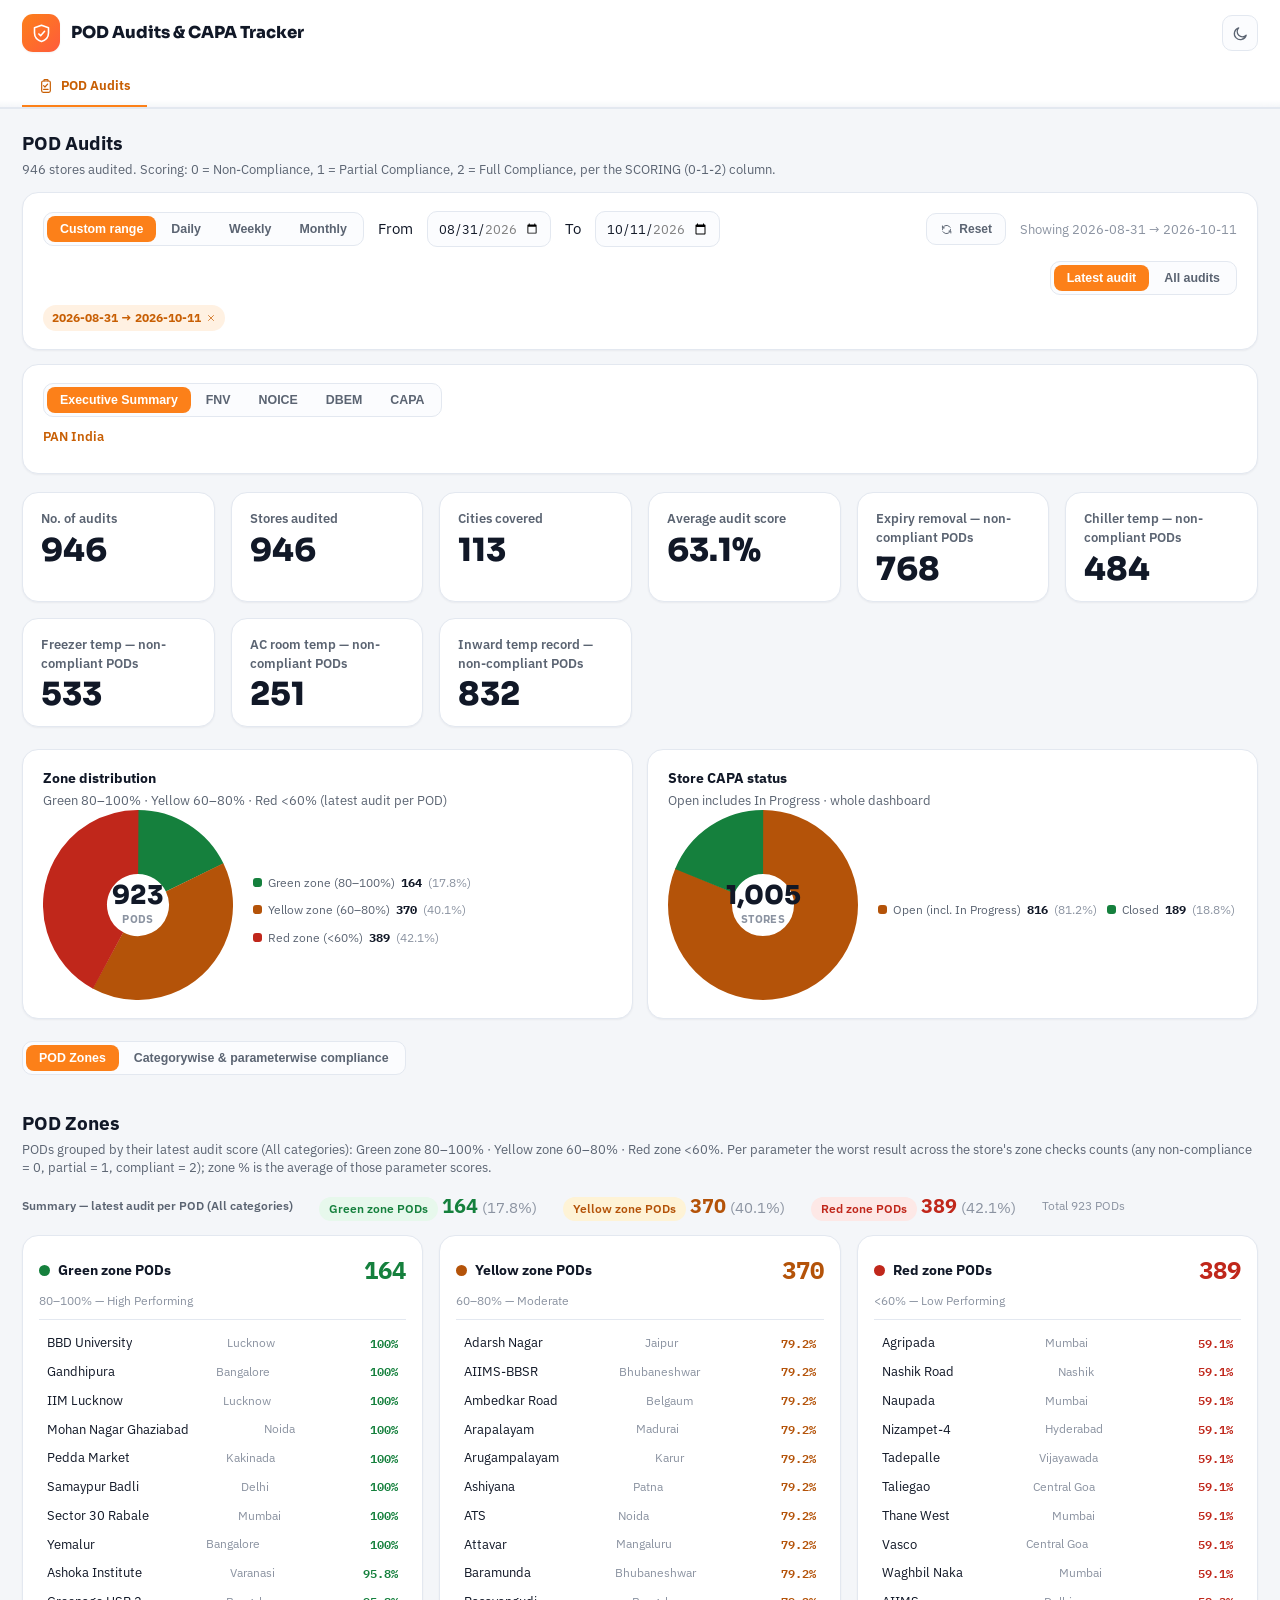
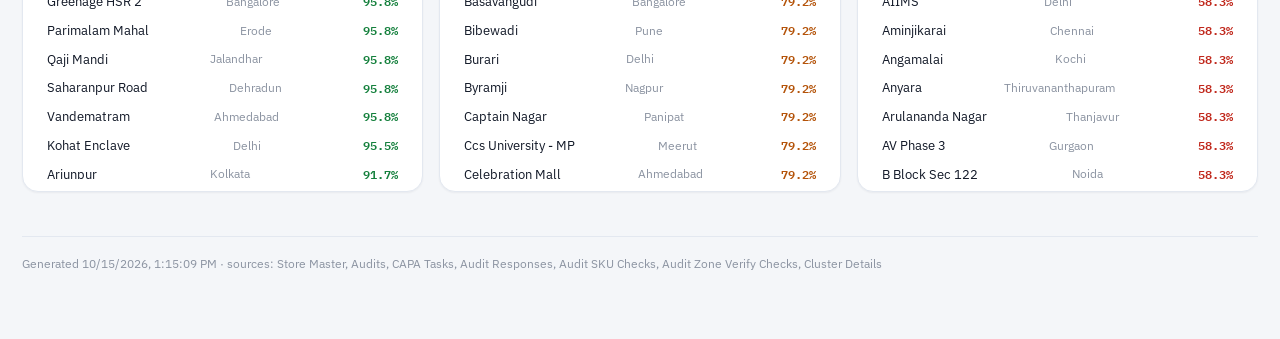
==== index.html @ 46c7948a "Add Download CSV to dashboard tables Every rendered table (city rollup, POD rollup, CAPA by city/sto" ====
<!DOCTYPE html>
<html lang="en">
<head>
<meta charset="UTF-8">
<meta name="viewport" content="width=device-width, initial-scale=1.0">
<title>POD Audits &amp; CAPA Tracker</title>
<link rel="preconnect" href="https://fonts.googleapis.com">
<link href="https://fonts.googleapis.com/css2?family=Sora:wght@600;700;800&family=IBM+Plex+Sans:wght@400;500;600;700&family=IBM+Plex+Mono:wght@500;600&display=swap" rel="stylesheet">
<link rel="stylesheet" href="shared/theme.css">
</head>
<body>

<div class="topbar">
  <div class="topbar-inner">
    <div class="brand">
      <div class="logo" id="brandLogo"></div>
      <div>
        <div class="brand-title">POD Audits &amp; CAPA Tracker</div>
      </div>
    </div>
    <div class="top-actions">
      <button class="icon-btn" id="themeToggle" title="Toggle dark mode"></button>
    </div>
  </div>
  <div class="tabbar" id="tabbar">
    <button class="tab-btn active" data-tab="overview"></button>
  </div>
</div>

<div class="page">

  <!-- ================= POD AUDITS (was "Overview") ================= -->
  <div class="tab-panel active" data-panel="overview">

    <div class="section" style="margin-top:20px">
      <div class="section-head">
        <div>
          <div class="section-title">POD Audits</div>
          <div class="section-sub" id="ovSubtitle"></div>
        </div>
      </div>

      <div class="card" style="margin-bottom:14px">
        <div style="display:flex;flex-wrap:wrap;gap:14px;align-items:center">
          <div class="seg" id="datePresetSeg">
            <button type="button" class="seg-btn active" data-preset="custom">Custom range</button>
            <button type="button" class="seg-btn" data-preset="day">Daily</button>
            <button type="button" class="seg-btn" data-preset="week">Weekly</button>
            <button type="button" class="seg-btn" data-preset="month">Monthly</button>
          </div>
          <span class="flabel">From</span>
          <input type="date" class="date-input" id="dateFrom">
          <span class="flabel">To</span>
          <input type="date" class="date-input" id="dateTo">
          <button class="reset-btn" id="resetFiltersBtn"></button>
          <span id="dateStatusText" style="font-size:12.5px;color:var(--text-faint)"></span>
          <div class="seg" id="auditRecencySeg" style="margin-left:auto">
            <button type="button" class="seg-btn active" data-recency="latest">Latest audit</button>
            <button type="button" class="seg-btn" data-recency="all">All audits</button>
          </div>
        </div>
        <div class="active-tags" id="activeTags" style="margin-top:10px"></div>
      </div>

      <div class="card" style="margin-bottom:18px">
        <div class="seg" id="categoryTabSeg" style="margin-bottom:14px">
          <button type="button" class="seg-btn active" data-cat="exec">Executive Summary</button>
          <button type="button" class="seg-btn" data-cat="FNV">FNV</button>
          <button type="button" class="seg-btn" data-cat="Noice">NOICE</button>
          <button type="button" class="seg-btn" data-cat="DBEM">DBEM</button>
          <button type="button" class="seg-btn" data-cat="capa">CAPA</button>
        </div>
        <div id="execScopeNote" class="section-sub" style="display:none;margin:-4px 0 10px;font-weight:600;color:var(--accent-ink)">PAN India</div>
        <div style="display:flex;flex-wrap:wrap;gap:14px;align-items:center">
          <div class="seg" id="geoSeg">
            <button type="button" class="seg-btn active" data-geo="pan">PAN India</button>
            <button type="button" class="seg-btn" data-geo="city">Citywise</button>
          </div>
          <div class="msel hidden" id="citySel"><button class="msel-btn" id="citySelBtn"></button><div class="msel-pop"></div></div>
          <div class="msel" id="podSel"><button class="msel-btn" id="podSelBtn"></button><div class="msel-pop"></div></div>
        </div>
      </div>

      <div class="grid kpi-grid" id="ovKpiGrid"></div>

      <div class="grid" style="grid-template-columns:repeat(auto-fit,minmax(320px,1fr));gap:14px;margin-top:22px" id="execPies">
        <div class="card">
          <div class="section-title" style="font-size:14px">Zone distribution</div>
          <div class="section-sub">Green 80–100% · Yellow 60–80% · Red &lt;60% (latest audit per POD)</div>
          <div id="zonePie"></div>
        </div>
        <div class="card">
          <div class="section-title" style="font-size:14px">Store CAPA status</div>
          <div class="section-sub">Open includes In Progress · whole dashboard</div>
          <div id="capaPie"></div>
        </div>
      </div>

      <div class="seg" id="ovSubTabSeg" style="margin-top:22px">
        <button type="button" class="seg-btn active" data-sub="zones">POD Zones</button>
        <button type="button" class="seg-btn" data-sub="compliance">Categorywise &amp; parameterwise compliance</button>
      </div>
    </div>

    <div class="section" id="sec-pod-zones" data-ovsub="zones">
      <div class="section-head">
        <div>
          <div class="section-title">POD Zones</div>
          <div class="section-sub" id="podZonesSubtitle"></div>
        </div>
      </div>
      <div id="podZones"></div>
    </div>

    <div class="section" id="sec-category" data-ovsub="compliance" style="display:none">
      <div class="section-head">
        <div>
          <div class="section-title">Categorywise &amp; parameterwise compliance</div>
          <div class="section-sub">POD counts per compliance bucket for each checklist parameter. Click a count to switch the bucket shown in the drill-down list; click a store for its findings. Category tabs above scope the table.</div>
        </div>
      </div>
      <div class="card"><div id="complianceTable"></div></div>
    </div>

  </div>

  <!-- ================= CAPA ================= -->
  <div class="tab-panel" data-panel="capa">
    <div class="section" style="margin-top:20px">
      <div class="section-head">
        <div>
          <div class="section-title">CAPA</div>
          <div class="section-sub">CAPA = Corrective Action. Every audit finding sends the store a fix task with a 3-day deadline. This page tracks whether each store fixed its issues, and whether it did so within those 3 days.</div>
        </div>
      </div>

      <div class="card" style="margin-bottom:14px">
        <div style="display:flex;flex-wrap:wrap;gap:14px;align-items:center">
          <div class="seg" id="datePresetSegCapa">
            <button type="button" class="seg-btn active" data-preset="custom">Custom range</button>
            <button type="button" class="seg-btn" data-preset="day">Daily</button>
            <button type="button" class="seg-btn" data-preset="week">Weekly</button>
            <button type="button" class="seg-btn" data-preset="month">Monthly</button>
          </div>
          <span class="flabel">From</span>
          <input type="date" class="date-input" id="dateFromCapa">
          <span class="flabel">To</span>
          <input type="date" class="date-input" id="dateToCapa">
          <button class="reset-btn" id="resetFiltersBtnCapa"></button>
          <span id="dateStatusTextCapa" style="font-size:12.5px;color:var(--text-faint)"></span>
        </div>
      </div>

      <div class="card" style="margin-bottom:18px">
        <div class="seg" id="categoryTabSegCapa" style="margin-bottom:14px">
          <button type="button" class="seg-btn active" data-cat="exec">Executive Summary</button>
          <button type="button" class="seg-btn" data-cat="FNV">FNV</button>
          <button type="button" class="seg-btn" data-cat="Noice">NOICE</button>
          <button type="button" class="seg-btn" data-cat="DBEM">DBEM</button>
          <button type="button" class="seg-btn" data-cat="capa">CAPA</button>
        </div>
        <div style="display:flex;flex-wrap:wrap;gap:14px;align-items:center">
          <div class="seg" id="geoSegCapa">
            <button type="button" class="seg-btn active" data-geo="pan">PAN India</button>
            <button type="button" class="seg-btn" data-geo="cluster">Cluster-wise</button>
            <button type="button" class="seg-btn" data-geo="city">Citywise</button>
          </div>
          <div class="msel hidden" id="clusterSelCapa"><button class="msel-btn" id="clusterSelBtnCapa"></button><div class="msel-pop"></div></div>
          <div class="msel hidden" id="citySelCapa"><button class="msel-btn" id="citySelBtnCapa"></button><div class="msel-pop"></div></div>
          <div class="msel" id="podSelCapa"><button class="msel-btn" id="podSelBtnCapa"></button><div class="msel-pop"></div></div>
        </div>
      </div>

      <div class="grid kpi-grid" id="capaKpiGrid" style="margin-top:18px"></div>

      <div class="section" id="sec-capa-breakdown">
        <div class="section-head">
          <div>
            <div class="section-title" id="capaBreakdownTitle">City-wise CAPA closure detail</div>
            <div class="section-sub" id="capaBreakdownSubtitle">Which cities and PODs still have CAPA not closed. Click a city to expand its POD list; click "View report" on any POD for its full CAPA history.</div>
          </div>
        </div>
        <div class="card"><div id="capaBreakdown"></div></div>
      </div>
    </div>
  </div>

  <div class="footer-note">
    <span id="footMeta"></span>
  </div>
</div>

<div id="modalRoot"></div>

<script src="data/dashboard-data.js"></script>
<script src="shared/icons.js"></script>
<script src="shared/charts.js"></script>
<script src="shared/app.js"></script>
<script>
  document.getElementById('brandLogo').innerHTML = icon('logo', {size:21});
  var D = window.DASHBOARD_DATA;
  document.getElementById('footMeta').textContent = 'Generated ' + new Date(D.meta.generatedAt).toLocaleString() + ' · sources: ' + D.meta.dataSources.used.join(', ');

  // ---------------- top-level tab: POD Audits (CAPA now lives in the category strip) ----------------
  var TABS = [
    { key:'overview', label:'POD Audits', ic:'clipboard' },
    { key:'capa', label:'CAPA', ic:'shield-check' },
  ];
  document.querySelectorAll('#tabbar .tab-btn').forEach(function(btn){
    var t = TABS.find(function(x){ return x.key === btn.getAttribute('data-tab'); });
    btn.innerHTML = icon(t.ic,{size:15}) + t.label;
    btn.addEventListener('click', function(){
      document.querySelectorAll('#tabbar .tab-btn').forEach(function(b){ b.classList.remove('active'); });
      document.querySelectorAll('.tab-panel').forEach(function(p){ p.classList.remove('active'); });
      btn.classList.add('active');
      document.querySelector('.tab-panel[data-panel="'+t.key+'"]').classList.add('active');
    });
  });

  // ---------------- date preset rows: Custom range / Daily / Weekly / Monthly (duplicated on POD Audits + CAPA tabs, same shared state) ----------------
  var dateFromEl = document.getElementById('dateFrom'), dateToEl = document.getElementById('dateTo');
  var dateFromElCapa = document.getElementById('dateFromCapa'), dateToElCapa = document.getElementById('dateToCapa');
  var datePresetSeg = document.getElementById('datePresetSeg'), datePresetSegCapa = document.getElementById('datePresetSegCapa');
  var geoSeg = document.getElementById('geoSeg'), geoSegCapa = document.getElementById('geoSegCapa');
  var categoryTabSeg = document.getElementById('categoryTabSeg'), categoryTabSegCapa = document.getElementById('categoryTabSegCapa');
  [dateFromElCapa, dateToElCapa].forEach(function(el){ if (el){ el.min = D.meta.dateRange.from; el.max = D.meta.dateRange.to; } });

  [datePresetSeg, datePresetSegCapa].forEach(function(seg){
    if (!seg) return;
    seg.addEventListener('click', function(e){
      var btn = e.target.closest('.seg-btn'); if (!btn) return;
      var preset = btn.getAttribute('data-preset');
      var latest = D.meta.dateRange.to;
      if (preset === 'day'){ Dashboard.state.dateFrom = latest; Dashboard.state.dateTo = latest; Dashboard.state.datePresetCustom = false; }
      else if (preset === 'week'){ var d = new Date(latest+'T00:00:00Z'); d.setUTCDate(d.getUTCDate()-6); Dashboard.state.dateFrom = d.toISOString().slice(0,10); Dashboard.state.dateTo = latest; Dashboard.state.datePresetCustom = false; }
      else if (preset === 'month'){ Dashboard.state.dateFrom = latest.slice(0,7)+'-01'; Dashboard.state.dateTo = latest; Dashboard.state.datePresetCustom = false; }
      else if (preset === 'custom'){ Dashboard.state.datePresetCustom = true; } // keep From/To as they are
      Dashboard.refreshAll();
    });
  });
  if (dateFromElCapa) dateFromElCapa.addEventListener('change', function(){ Dashboard.state.dateFrom = dateFromElCapa.value; Dashboard.refreshAll(); });
  if (dateToElCapa) dateToElCapa.addEventListener('change', function(){ Dashboard.state.dateTo = dateToElCapa.value; Dashboard.refreshAll(); });

  function refreshDateStatusText(){
    var isFull = Dashboard.state.dateFrom === D.meta.dateRange.from && Dashboard.state.dateTo === D.meta.dateRange.to;
    var txt = isFull ? 'Showing all dates' : 'Showing ' + Dashboard.state.dateFrom + ' → ' + Dashboard.state.dateTo;
    var el = document.getElementById('dateStatusText'); if (el) el.textContent = txt;
    var elCapa = document.getElementById('dateStatusTextCapa'); if (elCapa) elCapa.textContent = txt;
  }

  // ---------------- POD Audits sub-tabs: Categorywise compliance / POD Zones ----------------
  document.getElementById('ovSubTabSeg').addEventListener('click', function(e){
    var btn = e.target.closest('.seg-btn'); if (!btn) return;
    this.querySelectorAll('.seg-btn').forEach(function(b){ b.classList.remove('active'); });
    btn.classList.add('active');
    var sub = btn.getAttribute('data-sub');
    document.querySelectorAll('[data-ovsub]').forEach(function(sec){ sec.style.display = (sec.getAttribute('data-ovsub') === sub) ? '' : 'none'; });
  });

  // ---------------- All audits / Latest audit per store ----------------
  document.getElementById('auditRecencySeg').addEventListener('click', function(e){
    var btn = e.target.closest('.seg-btn'); if (!btn) return;
    this.querySelectorAll('.seg-btn').forEach(function(b){ b.classList.remove('active'); });
    btn.classList.add('active');
    Dashboard.state.latestOnly = btn.getAttribute('data-recency') === 'latest';
    Dashboard.refreshAll();
  });

  // ---------------- Executive Summary / FNV / NOICE / DBEM / CAPA sub-tabs (CAPA shows the CAPA panel) ----------------
  [categoryTabSeg, categoryTabSegCapa].forEach(function(seg){
    if (!seg) return;
    seg.addEventListener('click', function(e){
      var btn = e.target.closest('.seg-btn'); if (!btn) return;
      var cat = btn.getAttribute('data-cat');
      if (cat === 'capa'){
        // CAPA view: activate the capa panel; syncAllFilterUI owns strip highlighting
        Dashboard.state.view = 'capa';
        document.querySelectorAll('.tab-panel').forEach(function(p){ p.classList.remove('active'); });
        document.querySelector('.tab-panel[data-panel="capa"]').classList.add('active');
        syncAllFilterUI();
        window.scrollTo(0, 0);
        return;
      }
      Dashboard.state.view = 'overview';
      Dashboard.state.categoryTab = cat;
      // Executive Summary is PAN-India-only — drop any city/cluster selection
      if (cat === 'exec'){ Dashboard.state.cities = null; Dashboard.state.clusters = null; Dashboard.state.geoMode = 'pan'; }
      // coming back from CAPA: make sure the overview panel is visible again
      document.querySelectorAll('.tab-panel').forEach(function(p){ p.classList.remove('active'); });
      document.querySelector('.tab-panel[data-panel="overview"]').classList.add('active');
      Dashboard.refreshAll();
    });
  });

  // ---------------- PAN India / Cluster-wise / Citywise geography toggle (Cluster-wise only exists on the CAPA tab's strip; POD Audits tab only has PAN India/Citywise, same shared state) ----------------
  [geoSeg, geoSegCapa].forEach(function(seg){
    if (!seg) return;
    seg.addEventListener('click', function(e){
      var btn = e.target.closest('.seg-btn'); if (!btn) return;
      var mode = btn.getAttribute('data-geo'); // 'pan' | 'cluster' | 'city'
      Dashboard.state.geoMode = mode;
      if (mode !== 'city') Dashboard.state.cities = null;
      if (mode !== 'cluster') Dashboard.state.clusters = null;
      Dashboard.refreshAll();
    });
  });

  // Repaints every duplicated filter control (both tabs) to match the current shared state —
  // runs on every refresh, so it doesn't matter which tab's control was actually clicked.
  function syncAllFilterUI(){
    var s = Dashboard.state;
    [dateFromEl, dateFromElCapa].forEach(function(el){ if (el) el.value = s.dateFrom; });
    [dateToEl, dateToElCapa].forEach(function(el){ if (el) el.value = s.dateTo; });
    var latest = D.meta.dateRange.to;
    var preset;
    if (s.datePresetCustom) { preset = 'custom'; }
    else {
      preset = 'custom';
      if (s.dateFrom === latest && s.dateTo === latest) preset = 'day';
      else {
        var wk = new Date(latest+'T00:00:00Z'); wk.setUTCDate(wk.getUTCDate()-6);
        if (s.dateTo === latest && s.dateFrom === wk.toISOString().slice(0,10)) preset = 'week';
        else if (s.dateTo === latest && s.dateFrom === latest.slice(0,7)+'-01') preset = 'month';
      }
    }
    [datePresetSeg, datePresetSegCapa].forEach(function(seg){ if (!seg) return; seg.querySelectorAll('.seg-btn').forEach(function(b){ b.classList.toggle('active', b.getAttribute('data-preset')===preset); }); });
    var mode = s.geoMode || 'pan';
    // Executive Summary is PAN-India-only: force pan mode + clear geo selections
    var execPanOnly = !s.categoryTab || s.categoryTab === 'exec';
    if (execPanOnly){ mode = 'pan'; }
    [geoSeg, geoSegCapa].forEach(function(seg){
      if (!seg) return;
      var hasMode = false;
      seg.querySelectorAll('.seg-btn').forEach(function(b){ if (b.getAttribute('data-geo')===mode) hasMode = true; });
      seg.querySelectorAll('.seg-btn').forEach(function(b){
        var g = b.getAttribute('data-geo');
        b.classList.toggle('active', hasMode ? (g===mode) : (g==='pan'));
      });
    });
    [geoSeg, geoSegCapa].forEach(function(seg){ if (seg) seg.style.display = execPanOnly ? 'none' : ''; });
    var scopeNote = document.getElementById('execScopeNote'); if (scopeNote) scopeNote.style.display = execPanOnly ? '' : 'none';
    // dropdowns: hidden outright on exec (PAN-India-only); otherwise follow the geo mode
    [document.getElementById('citySel'), document.getElementById('citySelCapa')].forEach(function(el){ if (el){ el.style.display = execPanOnly ? 'none' : ''; el.classList.toggle('hidden', execPanOnly || mode!=='city'); } });
    [document.getElementById('clusterSelCapa')].forEach(function(el){ if (el){ el.style.display = execPanOnly ? 'none' : ''; el.classList.toggle('hidden', execPanOnly || mode!=='cluster'); } });
    [document.getElementById('podSel'), document.getElementById('podSelCapa')].forEach(function(el){ if (el) el.style.display = execPanOnly ? 'none' : ''; });
    [categoryTabSeg, categoryTabSegCapa].forEach(function(seg){ if (!seg) return; seg.querySelectorAll('.seg-btn').forEach(function(b){ var c = b.getAttribute('data-cat'); b.classList.toggle('active', s.view === 'capa' ? c==='capa' : c===s.categoryTab && c!=='capa'); }); });
  }

  // Reset also puts the date-preset / recency / geography / category controls back to defaults
  function resetAllFilters(){
    Dashboard.state.cities = null;
    Dashboard.state.pods = null;
    Dashboard.state.clusters = null;
    Dashboard.state.geoMode = 'pan';
    Dashboard.state.dateFrom = D.meta.dateRange.from;
    Dashboard.state.dateTo = D.meta.dateRange.to;
    Dashboard.state.datePresetCustom = false;
    Dashboard.state.latestOnly = false;
    Dashboard.state.categoryTab = 'exec';
    Dashboard.state.view = 'overview';
    document.querySelectorAll('#auditRecencySeg .seg-btn').forEach(function(b){ b.classList.toggle('active', b.getAttribute('data-recency')==='latest'); });
    Dashboard.refreshAll();
  }
  [document.getElementById('resetFiltersBtn'), document.getElementById('resetFiltersBtnCapa')].forEach(function(btn){
    if (!btn) return;
    btn.innerHTML = icon('refresh',{size:13}) + 'Reset';
    btn.addEventListener('click', resetAllFilters);
  });

  // ---------------- Overview KPI cards (matches the reference: plain number, no sub-text) ----------------
  var CATEGORY_TITLES = { exec:'Executive Summary', FNV:'FNV', Noice:'NOICE', DBEM:'DBEM' };
  function renderOverviewKpis(f){
    var el = document.getElementById('ovKpiGrid'); if (!el) return;
    var totalAudits = f.audits.length;
    var storesAudited = new Set(f.audits.map(function(a){ return a.storeId; })).size;
    var citiesCovered = f.citiesAudited.size;
    var cat = Dashboard.state.categoryTab || 'exec';
    var catCards = (cat === 'exec') ? Dashboard.zoneCards() : Dashboard.categoryCards(cat);
    var avgScore = Dashboard.avgCategoryScore(cat);
    var avgCard = avgScore === null ? [] : [{ key:'avgscore', value:avgScore+'%', label:(cat === 'exec' ? 'Average audit score' : CATEGORY_TITLES[cat] + ' average audit score') }];
    var cards = [
      { key:'audits', value:totalAudits.toLocaleString(), label:'No. of audits' },
      { key:'stores', value:storesAudited.toLocaleString(), label:'Stores audited' },
      { key:'cities', value:citiesCovered.toLocaleString(), label:'Cities covered' },
    ].concat(avgCard, catCards);
    el.innerHTML = cards.map(function(c){ return Charts.kpiCard({ key:c.key, value:c.value, label:c.label }); }).join('');
    document.getElementById('ovSubtitle').textContent = storesAudited.toLocaleString() + ' stores audited. Scoring: 0 = Non-Compliance, 1 = Partial Compliance, 2 = Full Compliance, per the SCORING (0-1-2) column.';
    var scope = Dashboard.state.clusters ? Array.from(Dashboard.state.clusters).join(', ') : (Dashboard.state.cities ? Array.from(Dashboard.state.cities).join(', ') : 'PAN India');
    var catLabel = CATEGORY_TITLES[cat] || cat;
    var catTitleEl = document.getElementById('catSectionTitle'); if (catTitleEl) catTitleEl.textContent = (cat === 'exec' ? 'Categorywise' : catLabel + ' —') + ' parameterwise compliance';
    var catSubEl = document.getElementById('catSubtitle'); if (catSubEl) catSubEl.textContent = 'Number of stores Fully compliant, Partially compliant, and Non compliant per ' + (cat === 'exec' ? 'category and ' : '') + 'checklist parameter (' + scope + '). Click a Parameter to expand the City & Store list; click a count to view just that bucket.';
  }

  // ---------------- CAPA tab: category-scoped KPI cards + city→POD closure breakdown ----------------
  // The existing CAPA donuts/bar/flat table below are left exactly as they were — they stay
  // city/date filtered only (not category-scoped), since those charts were already confirmed good.
  function capaCategoryFilter(rows){
    var cat = Dashboard.state.categoryTab;
    if (!cat || cat === 'exec') return rows;
    return rows.filter(function(c){ return c.category === cat; });
  }
  function classifyStoreCapa(rows){
    if (rows.some(function(c){ return c.status === 'Open'; })) return 'Open';
    if (rows.some(function(c){ return c.status === 'In Progress'; })) return 'In Progress';
    return 'Closed';
  }
  function renderCapaKpis(f){
    var el = document.getElementById('capaKpiGrid'); if (!el) return;
    var rows = capaCategoryFilter(f.capa);
    var byStore = {};
    rows.forEach(function(c){ (byStore[c.storeId] = byStore[c.storeId] || []).push(c); });
    var storeIds = Object.keys(byStore);
    // audit-level CAPA sharing: of audits that had findings, how many got CAPA tasks
    var capaAuditIds = {};
    var capaAuditIdsShared = {};
    f.capa.forEach(function(c){ capaAuditIds[c.auditId] = true; });
    var auditsWithFindings=0, auditsWithCapa=0;
    f.audits.forEach(function(a){
      if ((a.nc + a.pc) > 0){
        auditsWithFindings++;
        if (capaAuditIds[a.id]) { auditsWithCapa++; capaAuditIdsShared[a.id] = true; }
      }
    });
    // audit-level status, over exactly the audits the shared card counts (findings + CAPA):
    // an audit is "open" while ANY of its tasks is Open/In Progress, "closed" once all
    // are Closed — so open + closed = audits with CAPA shared.
    var byAudit = {};
    f.capa.forEach(function(c){ if (capaAuditIdsShared[c.auditId]) (byAudit[c.auditId] = byAudit[c.auditId] || []).push(c); });
    var auditsOpen=0, auditsClosed=0;
    Object.keys(byAudit).forEach(function(id){
      var tasks = byAudit[id];
      if (tasks.some(function(c){ return c.status === 'Open' || c.status === 'In Progress'; })) auditsOpen++;
      else auditsClosed++;
    });
    var capaSharePct = auditsWithFindings ? Math.round(1000*auditsWithCapa/auditsWithFindings)/10 : 0;
    var auditClosedPct = (auditsOpen+auditsClosed) ? Math.round(100*auditsClosed/(auditsOpen+auditsClosed)) : 0;
    var cards = [
      { key:'cs-total', value:storeIds.length.toLocaleString(), label:'Stores with CAPA tasks' },
      { key:'cs-open', value:auditsOpen.toLocaleString(), label:'Audits — CAPA open' },
      { key:'cs-closed', value:auditsClosed.toLocaleString(), label:'Audits — CAPA closed' },
      { key:'cs-closed-pct', value:auditClosedPct+'%', label:'Audits CAPA closed (%)' },
    ];
    el.innerHTML = cards.map(function(c){ return Charts.kpiCard({ key:c.key, value:c.value, label:c.label }); }).join('');
    var cat = Dashboard.state.categoryTab || 'exec';
    var scope = Dashboard.state.clusters ? Array.from(Dashboard.state.clusters).join(', ') : (Dashboard.state.cities ? Array.from(Dashboard.state.cities).join(', ') : 'PAN India');
    var subEl = document.getElementById('capaKpiSubtitle'); if (subEl) subEl.textContent = (CATEGORY_TITLES[cat]||cat) + ', ' + scope;
  }

  // ---------------- Audit → CAPA coverage ----------------
  // Answers "why don't all audits have CAPA?" — clean audits generate no tasks by design;
  // the rest should, and the gaps are split into email-never-sent vs tasks-not-in-export.
  function renderCapaCoverage(f){
    var el = document.getElementById('capaCoverage'); if (!el) return;
    var audits = f.audits;
    var capaAuditIds = new Set(f.capa.map(function(c){ return c.auditId; }));
    var withCapa = 0, clean = 0, mailNotSent = [], mailSentNoTasks = [];
    audits.forEach(function(a){
      var hasFindings = (a.nc + a.pc) > 0;
      if (!hasFindings){ clean++; return; }
      if (capaAuditIds.has(a.id)) { withCapa++; return; }
      if (a.capaMailStatus === 'sent') mailSentNoTasks.push(a);
      else mailNotSent.push(a);
    });
    var withFindings = withCapa + mailNotSent.length + mailSentNoTasks.length;
    var rows = [
      { label:'Audits with CAPA tasks', n:withCapa, cls:'good',
        hint:'Findings recorded and CAPA sent to the store manager' },
      { label:'Clean audits — no CAPA needed', n:clean, cls:'info',
        hint:'Zero non-compliances (NC) and partial compliances (PC), so nothing to close' },
      { label:'Findings but CAPA email not sent', n:mailNotSent.length, cls:'bad',
        hint:'CAPA mail status blank in the tool — follow up in the Pod Audit Tool' },
      { label:'CAPA sent, tasks not in export yet', n:mailSentNoTasks.length, cls:'warn',
        hint:'Usually recent audits (last few days) or a sync gap in the CAPA Tasks export' },
    ];
    el.innerHTML = '<div class="table-wrap"><table class="datatable"><thead><tr>'+
      '<th>Bucket</th><th style="text-align:right">Audits</th><th>% of audits with findings</th><th>What it means</th>'+
      '</tr></thead><tbody>'+
      rows.map(function(r){
        var pct = withFindings ? Math.round(100*r.n/withFindings) : 0;
        return '<tr><td><span class="badge '+r.cls+'">'+r.label+'</span></td>'+
          '<td class="cnt-cell" style="text-align:right"><span>'+r.n.toLocaleString()+'</span></td>'+
          '<td class="cnt-cell" style="text-align:right;opacity:.75"><span>'+(r.label.indexOf('Clean')===0?'—':pct+'%')+'</span></td>'+
          '<td style="opacity:.75;font-size:12px">'+r.hint+'</td></tr>';
      }).join('')+
      '</tbody></table></div>';
    var sub = document.getElementById('capaCoverageSubtitle');
    if (sub) sub.textContent = withFindings.toLocaleString() + ' of ' + audits.length.toLocaleString() +
      ' audits had findings, so a CAPA went to the store manager for each. The rest were clean — no CAPA is generated when there is nothing to fix.';
  }

  function renderCapaBreakdown(f){
    var el = document.getElementById('capaBreakdown'); if (!el) return;
    var rows = capaCategoryFilter(f.capa);
    if (!rows.length){ el.innerHTML = '<div class="empty-state">No CAPA tasks in the current filters.</div>'; return; }
    var byCluster = (Dashboard.state.geoMode === 'cluster');
    var groupLabel = byCluster ? 'Cluster' : 'City';
    var byGroup = {};
    rows.forEach(function(c){
      var key = byCluster ? (c.cluster || 'Unmapped') : c.city;
      var group = byGroup[key] = byGroup[key] || {};
      (group[c.storeId] = group[c.storeId] || { storeId:c.storeId, storeName:c.storeName, city:c.city, tasks:[] }).tasks.push(c);
    });
    var groupRows = Object.keys(byGroup).map(function(groupName){
      var stores = Object.keys(byGroup[groupName]).map(function(sid){
        var s = byGroup[groupName][sid];
        s.status = classifyStoreCapa(s.tasks);
        s.overdue = s.tasks.filter(function(t){ return t.slaState==='open_overdue'||t.slaState==='in_progress_overdue'; }).length;
        return s;
      }).sort(function(a,b){ return a.storeName.localeCompare(b.storeName); });
      var open = stores.filter(function(s){ return s.status==='Open'; }).length;
      var progress = stores.filter(function(s){ return s.status==='In Progress'; }).length;
      var closed = stores.filter(function(s){ return s.status==='Closed'; }).length;
      return { name:groupName, stores:stores, open:open, progress:progress, closed:closed, total:stores.length };
    }).sort(function(a,b){ return (b.open+b.progress)-(a.open+a.progress) || a.name.localeCompare(b.name); });

    var expandedGroup = null;
    function statusBadge(status){
      if (status==='Closed') return '<span class="badge good">Closed</span>';
      if (status==='In Progress') return '<span class="badge info">In progress</span>';
      return '<span class="badge bad">Not closed</span>';
    }
    function expandHtml(cr){
      return '<div class="compliance-expand-head">'+cr.stores.length.toLocaleString()+' PODs — click "View report" for the full CAPA history</div>'+
        '<div class="compliance-expand-list">'+cr.stores.map(function(s){
          return '<div class="compliance-expand-row" style="justify-content:space-between;align-items:center;cursor:default">'+
            '<span>'+(byCluster?'<span class="ce-city">'+Dashboard.esc(s.city)+'</span>&nbsp;· ':'')+'<span class="ce-store">'+Dashboard.esc(s.storeName)+'</span>&nbsp; '+statusBadge(s.status)+(s.overdue?' <span class="badge bad">'+s.overdue+' overdue</span>':'')+'</span>'+
            '<button type="button" class="view-report-btn" data-report="'+Dashboard.esc(s.storeId)+'">'+icon('note',{size:11})+'View report</button>'+
          '</div>';
        }).join('')+'</div>';
    }
    function draw(){
      el.innerHTML = '<div style="display:flex;justify-content:flex-end;margin-bottom:10px"><button type="button" class="reset-btn" id="capaBreakdownCsvBtn">Download CSV</button></div>'+
        '<div class="table-wrap"><table class="datatable compliance-table"><thead><tr>'+
          '<th>'+groupLabel+'</th><th style="text-align:right">Stores with CAPA</th><th style="text-align:right">Not closed</th><th style="text-align:right">In progress</th><th style="text-align:right">Closed</th>'+
        '</tr></thead><tbody>'+
        groupRows.map(function(cr,i){
          var open = expandedGroup === cr.name;
          var main = '<tr class="compliance-row" data-i="'+i+'">'+
            '<td class="param-cell">'+(open?'▾':'▸')+' '+Dashboard.esc(cr.name)+'</td>'+
            '<td class="cnt-cell"><span>'+cr.total.toLocaleString()+'</span></td>'+
            '<td class="cnt-cell" style="'+(cr.open?'':'opacity:.5')+'"><span>'+cr.open.toLocaleString()+'</span></td>'+
            '<td class="cnt-cell"><span>'+cr.progress.toLocaleString()+'</span></td>'+
            '<td class="cnt-cell"><span>'+cr.closed.toLocaleString()+'</span></td>'+
          '</tr>';
          return open ? main+'<tr class="compliance-expand"><td colspan="5">'+expandHtml(cr)+'</td></tr>' : main;
        }).join('')+
        '</tbody></table></div>';
      el.querySelectorAll('.compliance-row').forEach(function(tr){
        tr.addEventListener('click', function(){
          var i = +tr.getAttribute('data-i');
          expandedGroup = (expandedGroup === groupRows[i].name) ? null : groupRows[i].name;
          draw();
        });
      });
      el.querySelectorAll('[data-report]').forEach(function(btn){
        btn.addEventListener('click', function(e){ e.stopPropagation(); Dashboard.openStoreReport(btn.getAttribute('data-report')); });
      });
      var csvBtn = document.getElementById('capaBreakdownCsvBtn');
      if (csvBtn) csvBtn.addEventListener('click', function(){
        var header = [groupLabel,'Stores with CAPA','Not closed','In progress','Closed'];
        var rows = groupRows.map(function(cr){ return [cr.name, cr.total, cr.open, cr.progress, cr.closed]; });
        var blob = new Blob([header.map(function(v){ return '"'+String(v)+'"'; }).join(',') + '\r\n' + rows.map(function(r){ return r.map(function(v){ return '"'+String(v)+'"'; }).join(','); }).join('\r\n')], { type:'text/csv;charset=utf-8;' });
        var url = URL.createObjectURL(blob);
        var a = document.createElement('a'); a.href = url; a.download = (byCluster?'cluster-wise':'city-wise')+'-capa-closure-detail.csv';
        document.body.appendChild(a); a.click(); document.body.removeChild(a);
        URL.revokeObjectURL(url);
      });
    }
    draw();
    var scope = Dashboard.state.clusters ? Array.from(Dashboard.state.clusters).join(', ') : (Dashboard.state.cities ? Array.from(Dashboard.state.cities).join(', ') : 'PAN India');
    var titleEl = document.getElementById('capaBreakdownTitle'); if (titleEl) titleEl.textContent = (byCluster?'Cluster-wise':'City-wise') + ' CAPA closure detail';
    document.getElementById('capaBreakdownSubtitle').textContent = 'Which '+(byCluster?'clusters':'cities')+' and PODs still have CAPA not closed ('+scope+'). Click a '+(byCluster?'cluster':'city')+' to expand its POD list; click "View report" on any POD for its full CAPA history (text only, no photos).';
  }

  // ---------------- Executive summary pies: zone distribution + store CAPA status ----------------
  function renderExecPies(f){
    var piesEl = document.getElementById('execPies');
    var zoneEl = document.getElementById('zonePie');
    var capaEl = document.getElementById('capaPie');
    // pies are executive-summary only — hidden on FNV/Noice/DBEM tabs
    var isExec = (Dashboard.state.categoryTab || 'exec') === 'exec';
    if (piesEl) piesEl.style.display = isExec ? '' : 'none';
    if (!isExec) return;
    if (zoneEl){
      // same buckets as the POD zones table below (renderPodZones) — zone % per POD
      var counts = { g:0, y:0, r:0 };
      var pods = Dashboard.zonePodScoresForPies ? Dashboard.zonePodScoresForPies() : [];
      pods.forEach(function(p){ counts[p.score >= 80 ? 'g' : p.score >= 60 ? 'y' : 'r']++; });
      Charts.donut(zoneEl, {
        size:190, thickness:64, centerValue:Charts.fmt(pods.length), centerLabel:'PODs',
        segments:[
          { label:'Green zone (80–100%)', value:counts.g, color:'var(--good)' },
          { label:'Yellow zone (60–80%)', value:counts.y, color:'var(--warn)' },
          { label:'Red zone (<60%)', value:counts.r, color:'var(--bad)' },
        ]
      });
    }
    if (capaEl){
      // whole dashboard: store-level CAPA status — Open counts Open + In Progress
      var byStore = {};
      D.capa.forEach(function(c){ (byStore[c.storeId] = byStore[c.storeId] || []).push(c); });
      var open = 0, closed = 0;
      Object.keys(byStore).forEach(function(k){
        var tasks = byStore[k];
        if (tasks.every(function(t){ return t.status === 'Closed'; })) closed++;
        else open++;
      });
      Charts.donut(capaEl, {
        size:190, thickness:64, centerValue:Charts.fmt(open + closed), centerLabel:'Stores',
        segments:[
          { label:'Open (incl. In Progress)', value:open, color:'var(--warn)' },
          { label:'Closed', value:closed, color:'var(--good)' },
        ]
      });
    }
  }

  window.onDashboardRefresh = function(f){
    renderOverviewKpis(f);
    renderCapaKpis(f);
    renderCapaCoverage(f);
    renderCapaBreakdown(f);
    renderExecPies(f);
    syncAllFilterUI();
    refreshDateStatusText();
  };

  Dashboard.init();
  renderOverviewKpis(Dashboard.computeFiltered());
</script>
</body>
</html>
---- shared/theme.css ----
/* ============================================================
   POD Audit & CAPA Command Center — shared design system
   ============================================================ */

:root{
  --bg:#f4f6f9;
  --bg-soft:#eef1f6;
  --surface:#ffffff;
  --surface-2:#fbfcfe;
  --border:#e3e8f0;
  --text:#111827;
  --text-soft:#5b6472;
  --text-faint:#8b93a1;

  --accent:#fc8019;
  --accent-ink:#c85f04;
  --accent-soft:#fff1e2;
  --accent2:#0d9488;
  --accent2-soft:#e6fbf7;

  --good:#15803d;
  --good-soft:#e7f8ec;
  --good-line:#86dba0;
  --warn:#b45309;
  --warn-soft:#fef3d6;
  --warn-line:#f3c463;
  --bad:#c0271b;
  --bad-soft:#fde8e6;
  --bad-line:#f3a29b;
  --info:#1d4ed8;
  --info-soft:#e8eefd;

  /* zone / parameter palette (used consistently across every chart & badge) */
  --z-expiry:#c0271b;
  --z-chiller:#1d4ed8;
  --z-freezer:#0891b2;
  --z-acroom:#0d9488;
  --z-inward:#7c3aed;
  --z-other:#64748b;

  --radius:16px;
  --radius-sm:10px;
  --shadow-sm:0 1px 2px rgba(16,24,40,.05);
  --shadow-md:0 8px 24px -8px rgba(16,24,40,.12), 0 2px 6px rgba(16,24,40,.06);
  --shadow-lg:0 24px 48px -16px rgba(16,24,40,.2);

  --font-head:'Sora',system-ui,sans-serif;
  --font-body:'IBM Plex Sans',system-ui,sans-serif;
  --font-mono:'IBM Plex Mono',ui-monospace,monospace;
}

:root[data-theme="dark"]{
  --bg:#0d1117;
  --bg-soft:#11151c;
  --surface:#151a23;
  --surface-2:#1a202b;
  --border:#262e3a;
  --text:#eef1f6;
  --text-soft:#a3acbd;
  --text-faint:#6c7686;

  --accent:#ff9a3d;
  --accent-ink:#ffb668;
  --accent-soft:#2b2013;
  --accent2:#2dd4bf;
  --accent2-soft:#0f2a27;

  --good:#4ade80;
  --good-soft:#122318;
  --good-line:#1f6b3d;
  --warn:#fbbf24;
  --warn-soft:#2a2110;
  --warn-line:#7a5a11;
  --bad:#f87171;
  --bad-soft:#2a1414;
  --bad-line:#7a2620;
  --info:#60a5fa;
  --info-soft:#101d33;

  --z-expiry:#f87171;
  --z-chiller:#60a5fa;
  --z-freezer:#22d3ee;
  --z-acroom:#2dd4bf;
  --z-inward:#a78bfa;
  --z-other:#94a3b8;

  --shadow-sm:0 1px 2px rgba(0,0,0,.4);
  --shadow-md:0 8px 24px -8px rgba(0,0,0,.5), 0 2px 6px rgba(0,0,0,.3);
  --shadow-lg:0 24px 48px -16px rgba(0,0,0,.6);
}

*{box-sizing:border-box}
html,body{margin:0;padding:0}
body{
  background:var(--bg);
  color:var(--text);
  font-family:var(--font-body);
  font-size:14.5px;
  line-height:1.5;
  -webkit-font-smoothing:antialiased;
}
h1,h2,h3,h4{font-family:var(--font-head);margin:0;letter-spacing:-.01em;color:var(--text)}
a{color:var(--accent-ink);text-decoration:none}
a:hover{text-decoration:underline}
svg{display:block}
.mono{font-family:var(--font-mono)}
.hidden{display:none !important}

/* ---------- layout shells ---------- */
.page{max-width:1440px;margin:0 auto;padding:0 22px 60px}
.section{margin-top:34px}
.section-head{display:flex;align-items:baseline;justify-content:space-between;gap:14px;margin-bottom:14px;flex-wrap:wrap}
.section-title{display:flex;align-items:center;gap:10px;font-size:19px;font-weight:700}
.section-title .ic{width:22px;height:22px;color:var(--accent)}
.section-sub{color:var(--text-soft);font-size:12.5px;margin-top:2px}
.grid{display:grid;gap:16px}
.card{
  background:var(--surface);
  border:1px solid var(--border);
  border-radius:var(--radius);
  box-shadow:var(--shadow-sm);
  padding:18px 20px;
}
.card-title{font-weight:700;font-size:14px;display:flex;align-items:center;gap:8px;margin-bottom:12px}
.card-title .ic{width:17px;height:17px;color:var(--accent)}

/* ---------- topbar ---------- */
.topbar{
  position:sticky;top:0;z-index:60;
  background:linear-gradient(180deg, var(--surface) 0%, var(--surface) 92%, transparent);
  backdrop-filter:blur(10px);
  border-bottom:1px solid var(--border);
}
.topbar-inner{max-width:1440px;margin:0 auto;padding:14px 22px;display:flex;align-items:center;gap:16px;flex-wrap:wrap}
.brand{display:flex;align-items:center;gap:11px;margin-right:auto}
.brand .logo{width:38px;height:38px;border-radius:11px;background:linear-gradient(135deg,var(--accent),#ff5b3c);display:flex;align-items:center;justify-content:center;color:#fff;flex-shrink:0;box-shadow:var(--shadow-sm)}
.brand .logo svg{width:21px;height:21px}
.brand-title{font-family:var(--font-head);font-weight:800;font-size:16.5px;line-height:1.2}
.brand-sub{font-size:11.5px;color:var(--text-soft);display:flex;gap:6px;align-items:center}
.brand-sub .dot{width:5px;height:5px;border-radius:50%;background:var(--good)}
.top-actions{display:flex;align-items:center;gap:8px}
.icon-btn{
  width:36px;height:36px;border-radius:10px;border:1px solid var(--border);
  background:var(--surface-2);color:var(--text-soft);display:flex;align-items:center;justify-content:center;cursor:pointer;
}
.icon-btn:hover{color:var(--accent);border-color:var(--accent)}
.icon-btn svg{width:17px;height:17px}
.pill-link{
  display:flex;align-items:center;gap:6px;font-size:12.5px;font-weight:600;padding:8px 13px;border-radius:10px;
  border:1px solid var(--border);background:var(--surface-2);color:var(--text-soft);cursor:pointer;
}
.pill-link:hover{border-color:var(--accent);color:var(--accent-ink)}

/* ---------- tabs (Format B) ---------- */
.tabbar{max-width:1440px;margin:0 auto;padding:0 22px;display:flex;gap:4px;overflow-x:auto;border-bottom:1px solid var(--border)}
.tab-btn{
  display:flex;align-items:center;gap:7px;padding:11px 16px;font-size:13px;font-weight:650;color:var(--text-soft);
  border:none;background:none;cursor:pointer;border-bottom:2.5px solid transparent;white-space:nowrap;font-family:var(--font-body);
}
.tab-btn svg{width:16px;height:16px}
.tab-btn:hover{color:var(--text)}
.tab-btn.active{color:var(--accent-ink);border-color:var(--accent)}
.tab-panel{display:none}
.tab-panel.active{display:block}

/* ---------- scroll nav (Format A) ---------- */
.scrollnav{max-width:1440px;margin:0 auto;padding:10px 22px;display:flex;gap:6px;overflow-x:auto;border-bottom:1px solid var(--border)}
.scrollnav a{
  padding:7px 13px;border-radius:20px;font-size:12.5px;font-weight:600;color:var(--text-soft);background:var(--surface-2);
  border:1px solid var(--border);white-space:nowrap;
}
.scrollnav a:hover, .scrollnav a.active{color:#fff;background:var(--accent);border-color:var(--accent);text-decoration:none}

/* ---------- filter bar ---------- */
.filterbar{
  display:flex;gap:10px;align-items:center;flex-wrap:wrap;
  background:var(--surface);border:1px solid var(--border);border-radius:var(--radius);
  padding:12px 14px;box-shadow:var(--shadow-sm);
}
.filterbar .flabel{font-size:11px;font-weight:700;text-transform:uppercase;letter-spacing:.04em;color:var(--text-faint);margin-right:2px}
.msel{position:relative}
.msel-btn{
  display:flex;align-items:center;gap:7px;padding:8px 12px;border-radius:10px;border:1px solid var(--border);
  background:var(--surface-2);font-size:12.8px;font-weight:600;cursor:pointer;color:var(--text);min-width:120px;
}
.msel-btn svg{width:13px;height:13px;color:var(--text-faint)}
.msel-btn .count{background:var(--accent-soft);color:var(--accent-ink);border-radius:20px;padding:1px 7px;font-size:11px;font-weight:700}
.msel-pop{
  position:absolute;top:calc(100% + 6px);left:0;width:250px;max-height:320px;overflow:auto;background:var(--surface);
  border:1px solid var(--border);border-radius:12px;box-shadow:var(--shadow-lg);padding:8px;z-index:80;display:none;
}
.msel.open .msel-pop{display:block}
.msel-search{width:100%;padding:7px 9px;border-radius:8px;border:1px solid var(--border);background:var(--surface-2);font-size:12.5px;margin-bottom:6px;color:var(--text)}
.msel-actions{display:flex;justify-content:space-between;padding:2px 4px 6px;font-size:11px}
.msel-actions button{background:none;border:none;color:var(--accent-ink);font-weight:700;cursor:pointer;padding:0}
.msel-opt{display:flex;align-items:center;gap:8px;padding:6px 7px;border-radius:7px;font-size:12.6px;cursor:pointer}
.msel-opt:hover{background:var(--bg-soft)}
.msel-opt input{accent-color:var(--accent)}
.date-input{padding:8px 10px;border-radius:10px;border:1px solid var(--border);background:var(--surface-2);font-size:12.5px;color:var(--text);font-family:var(--font-body)}
.reset-btn{margin-left:auto;font-size:12px;font-weight:700;color:var(--text-soft);background:var(--surface-2);border:1px solid var(--border);border-radius:10px;padding:8px 13px;cursor:pointer;display:flex;align-items:center;gap:6px}
.reset-btn:hover{color:var(--bad);border-color:var(--bad-line)}
.reset-btn svg{width:13px;height:13px}
.active-tags{display:flex;gap:6px;flex-wrap:wrap}
.tag{display:flex;align-items:center;gap:5px;background:var(--accent-soft);color:var(--accent-ink);font-size:11.5px;font-weight:700;padding:4px 9px;border-radius:20px}
.tag button{background:none;border:none;color:inherit;cursor:pointer;padding:0;display:flex}

/* ---------- segmented toggle (Day/Week/Month, City/Store/SKU, etc.) ---------- */
.seg{display:inline-flex;background:var(--surface-2);border:1px solid var(--border);border-radius:10px;padding:3px;gap:2px}
.seg-btn{border:none;background:none;font-size:12.4px;font-weight:700;color:var(--text-soft);padding:6px 13px;border-radius:8px;cursor:pointer;white-space:nowrap}
.seg-btn:hover{color:var(--text)}
.seg-btn.active{background:var(--accent);color:#fff}
.view-report-btn{font-size:11.6px;font-weight:700;color:var(--accent-ink);background:var(--accent-soft);border:none;border-radius:8px;padding:5px 10px;cursor:pointer;display:inline-flex;align-items:center;gap:5px;white-space:nowrap}
.view-report-btn:hover{background:var(--accent);color:#fff}
.view-report-btn svg{width:11px;height:11px}
.tag button svg{width:10px;height:10px}

/* ---------- KPI cards ----------
   Plain on purpose: label on top, one big number below, no icons/badges. */
.kpi-grid{grid-template-columns:repeat(auto-fit,minmax(178px,1fr))}
.kpi{
  background:var(--surface);border:1px solid var(--border);border-radius:var(--radius);
  padding:16px 18px;box-shadow:var(--shadow-sm);display:flex;flex-direction:column;gap:6px;
}
.kpi-value{font-family:var(--font-head);font-size:32px;font-weight:800;line-height:1;color:var(--text)}
.kpi-label{font-size:12.5px;color:var(--text-soft);font-weight:600}
.kpi-sub{font-size:11px;color:var(--text-faint)}

/* ---------- plain accordion table (category / parameter compliance) ---------- */
.compliance-table thead th{background:var(--info);color:#fff;border-bottom:none}
.compliance-table thead th:hover{color:#fff}
.compliance-row td{cursor:pointer}
.compliance-row .cnt-cell{text-align:right}
.compliance-row .cnt-cell span{display:inline-block;min-width:34px;font-weight:700;font-family:var(--font-mono);text-align:center;border:1px solid var(--border);border-radius:6px;padding:3px 8px;background:var(--surface-2)}
.compliance-row .cnt-cell:hover span{color:var(--accent-ink);border-color:var(--accent);background:var(--accent-soft)}
.compliance-row .param-cell{font-weight:600}
.compliance-expand td{background:var(--bg-soft);padding:14px 16px}
.compliance-expand-head{font-size:11px;font-weight:700;text-transform:uppercase;letter-spacing:.03em;color:var(--text-faint);margin-bottom:8px}
.compliance-expand-list{display:grid;grid-template-columns:repeat(auto-fill,minmax(220px,1fr));gap:5px 18px;max-height:340px;overflow:auto}
.compliance-expand-row{display:flex;gap:8px;font-size:12.6px;padding:3px 0;cursor:pointer}
.compliance-expand-row:hover .ce-store{text-decoration:underline;color:var(--accent-ink)}
.compliance-expand-row .ce-city{color:var(--text-faint);min-width:92px;flex-shrink:0}
.compliance-expand-row .ce-store{color:var(--text)}

/* ---------- badges / pills ---------- */
.badge{display:inline-flex;align-items:center;gap:5px;font-size:11px;font-weight:700;padding:3px 9px;border-radius:20px;white-space:nowrap}
.badge svg{width:10px;height:10px}
.badge.good{background:var(--good-soft);color:var(--good)}
.badge.warn{background:var(--warn-soft);color:var(--warn)}
.badge.bad{background:var(--bad-soft);color:var(--bad)}
.badge.info{background:var(--info-soft);color:var(--info)}
.badge.neutral{background:var(--bg-soft);color:var(--text-soft)}

/* ---------- tables ---------- */
.table-wrap{overflow:auto;border-radius:var(--radius-sm);border:1px solid var(--border)}
table.datatable{width:100%;border-collapse:collapse;font-size:12.8px;background:var(--surface)}
table.datatable thead th{
  position:sticky;top:0;background:var(--surface-2);text-align:left;padding:10px 12px;font-size:11px;font-weight:700;
  text-transform:uppercase;letter-spacing:.03em;color:var(--text-faint);border-bottom:1px solid var(--border);cursor:pointer;white-space:nowrap;
}
table.datatable thead th:hover{color:var(--accent-ink)}
table.datatable thead th.sticky-col, table.datatable tbody td.sticky-col{position:sticky;left:0;background:var(--surface-2);z-index:2}
table.datatable tbody td{padding:9px 12px;border-bottom:1px solid var(--border);white-space:nowrap}
table.datatable tbody tr:hover{background:var(--bg-soft)}
table.datatable tbody tr:last-child td{border-bottom:none}
.rowlink{cursor:pointer}
.scorebar{width:70px;height:6px;border-radius:4px;background:var(--bg-soft);overflow:hidden;display:inline-block;vertical-align:middle;margin-right:6px}
.scorebar > i{display:block;height:100%;border-radius:4px}
.pager{display:flex;align-items:center;justify-content:space-between;padding:10px 4px 0;font-size:12px;color:var(--text-soft)}
.pager button{border:1px solid var(--border);background:var(--surface-2);border-radius:8px;padding:5px 10px;cursor:pointer;color:var(--text)}
.pager button:disabled{opacity:.4;cursor:default}
.search-box{display:flex;align-items:center;gap:7px;padding:7px 11px;border:1px solid var(--border);border-radius:10px;background:var(--surface-2);width:220px}
.search-box svg{width:14px;height:14px;color:var(--text-faint);flex-shrink:0}
.search-box input{border:none;background:none;outline:none;font-size:12.6px;width:100%;color:var(--text);font-family:var(--font-body)}

/* ---------- charts ---------- */
.chart-legend{display:flex;flex-wrap:wrap;gap:10px;margin-top:10px;font-size:11.6px}
.chart-legend .li{display:flex;align-items:center;gap:6px;color:var(--text-soft);cursor:default}
.chart-legend .sw{width:9px;height:9px;border-radius:3px;flex-shrink:0}
.bar-row{display:grid;grid-template-columns:150px 1fr 46px;gap:10px;align-items:center;font-size:12.4px;padding:5px 0}
.bar-row .lbl{color:var(--text-soft);font-weight:600;overflow:hidden;text-overflow:ellipsis;white-space:nowrap;cursor:pointer}
.bar-row .lbl:hover{color:var(--accent-ink);text-decoration:underline}
.bar-track{height:11px;border-radius:6px;background:var(--bg-soft);overflow:hidden;position:relative}
.bar-fill{height:100%;border-radius:6px;transition:width .4s}
.bar-val{text-align:right;font-weight:700;font-size:12px;font-family:var(--font-mono)}
.hm-cell{font-size:11px;font-weight:700;text-align:center;padding:8px 4px;border-radius:6px;cursor:pointer;color:#fff}
.hm-cell:hover{outline:2px solid var(--text);outline-offset:-2px}
.tooltip{position:fixed;z-index:400;background:#1a202b;color:#fff;font-size:12px;padding:9px 12px;border-radius:9px;box-shadow:var(--shadow-lg);pointer-events:none;max-width:260px;line-height:1.4;opacity:0;transition:opacity .1s}
.tooltip.show{opacity:1}
.tooltip b{color:var(--accent)}

/* ---------- modal (drilldown / report viewer) ---------- */
.modal-backdrop{position:fixed;inset:0;background:rgba(10,13,20,.55);z-index:500;display:none;align-items:center;justify-content:center;padding:24px}
.modal-backdrop.open{display:flex}
.modal{background:var(--surface);border-radius:18px;max-width:920px;width:100%;max-height:86vh;overflow:auto;box-shadow:var(--shadow-lg);border:1px solid var(--border)}
.modal-head{display:flex;align-items:center;justify-content:space-between;padding:16px 20px;border-bottom:1px solid var(--border);position:sticky;top:0;background:var(--surface)}
.modal-head h3{font-size:16px;display:flex;align-items:center;gap:8px}
.modal-head h3 svg{width:18px;height:18px;color:var(--accent)}
.modal-close{width:32px;height:32px;border-radius:9px;border:1px solid var(--border);background:var(--surface-2);cursor:pointer;display:flex;align-items:center;justify-content:center;color:var(--text-soft)}
.modal-close svg{width:14px;height:14px}
.modal-body{padding:18px 20px}
.finding-card{border:1px solid var(--border);border-radius:12px;padding:13px 15px;margin-bottom:10px;background:var(--surface-2)}
.finding-card .fc-top{display:flex;justify-content:space-between;gap:10px;margin-bottom:6px;align-items:baseline}
.finding-card .fc-title{font-weight:700;font-size:13px}
.finding-card .fc-meta{font-size:11.5px;color:var(--text-faint)}
.finding-card .fc-remark{font-size:12.6px;color:var(--text-soft);margin:6px 0}
.finding-card .fc-photos{display:flex;gap:6px;flex-wrap:wrap;margin-top:6px}
.photo-link{display:flex;align-items:center;gap:5px;font-size:11.5px;font-weight:600;padding:5px 9px;border-radius:8px;background:var(--info-soft);color:var(--info)}
.photo-link svg{width:11px;height:11px}

/* ---------- misc ---------- */
.footer-note{margin-top:44px;padding:18px 0 6px;border-top:1px solid var(--border);color:var(--text-faint);font-size:11.5px;display:flex;justify-content:space-between;flex-wrap:wrap;gap:8px}
.two-col{display:grid;grid-template-columns:1.1fr 1fr;gap:16px}
.three-col{display:grid;grid-template-columns:1fr 1fr 1fr;gap:16px}
@media (max-width:920px){ .two-col,.three-col{grid-template-columns:1fr} }
.empty-state{padding:40px 20px;text-align:center;color:var(--text-faint);font-size:13px}
.spark{display:block}

/* ---------- POD Zones (Green / Yellow / Red) ---------- */
.zone-cols{display:grid;grid-template-columns:repeat(3,1fr);gap:16px}
@media (max-width:920px){ .zone-cols{grid-template-columns:1fr} }
.zone-col{padding:16px 16px 12px;display:flex;flex-direction:column;min-height:0}
.zone-col-head{display:flex;align-items:center;justify-content:space-between;gap:10px;margin-bottom:4px}
.zone-col-title{display:flex;align-items:center;gap:8px;font-weight:700;font-size:14px}
.zone-dot{width:11px;height:11px;border-radius:50%;flex-shrink:0}
.zone-col-count{font-size:24px;font-weight:650;font-family:var(--font-mono)}
.zone-col-range{font-size:11.5px;color:var(--text-faint);margin-bottom:10px}
.zone-pod-list{max-height:460px;overflow-y:auto;font-size:12.5px;border-top:1px solid var(--border);padding-top:8px}
.zone-pod-row{display:flex;justify-content:space-between;align-items:center;gap:8px;padding:5px 8px;border-radius:7px;cursor:default}
.zone-pod-row:hover{background:var(--surface-2)}
.zone-pod-row .zp-name{min-width:0;overflow:hidden;text-overflow:ellipsis;white-space:nowrap}
.zone-pod-row .zp-city{color:var(--text-faint);font-size:11.5px;flex-shrink:0}
.zone-pod-row .zp-score{font-family:var(--font-mono);font-weight:600;font-size:12px;flex-shrink:0}
.zone-summary-strip{display:flex;flex-wrap:wrap;gap:10px 26px;align-items:center;margin-bottom:14px}
.zone-summary-strip .ztag{display:inline-flex;align-items:center;gap:7px;font-size:12px;font-weight:600;padding:3px 10px;border-radius:20px}
.ztag.g{background:var(--good-soft);color:var(--good)}
.ztag.y{background:var(--warn-soft);color:var(--warn)}
.ztag.r{background:var(--bad-soft);color:var(--bad)}
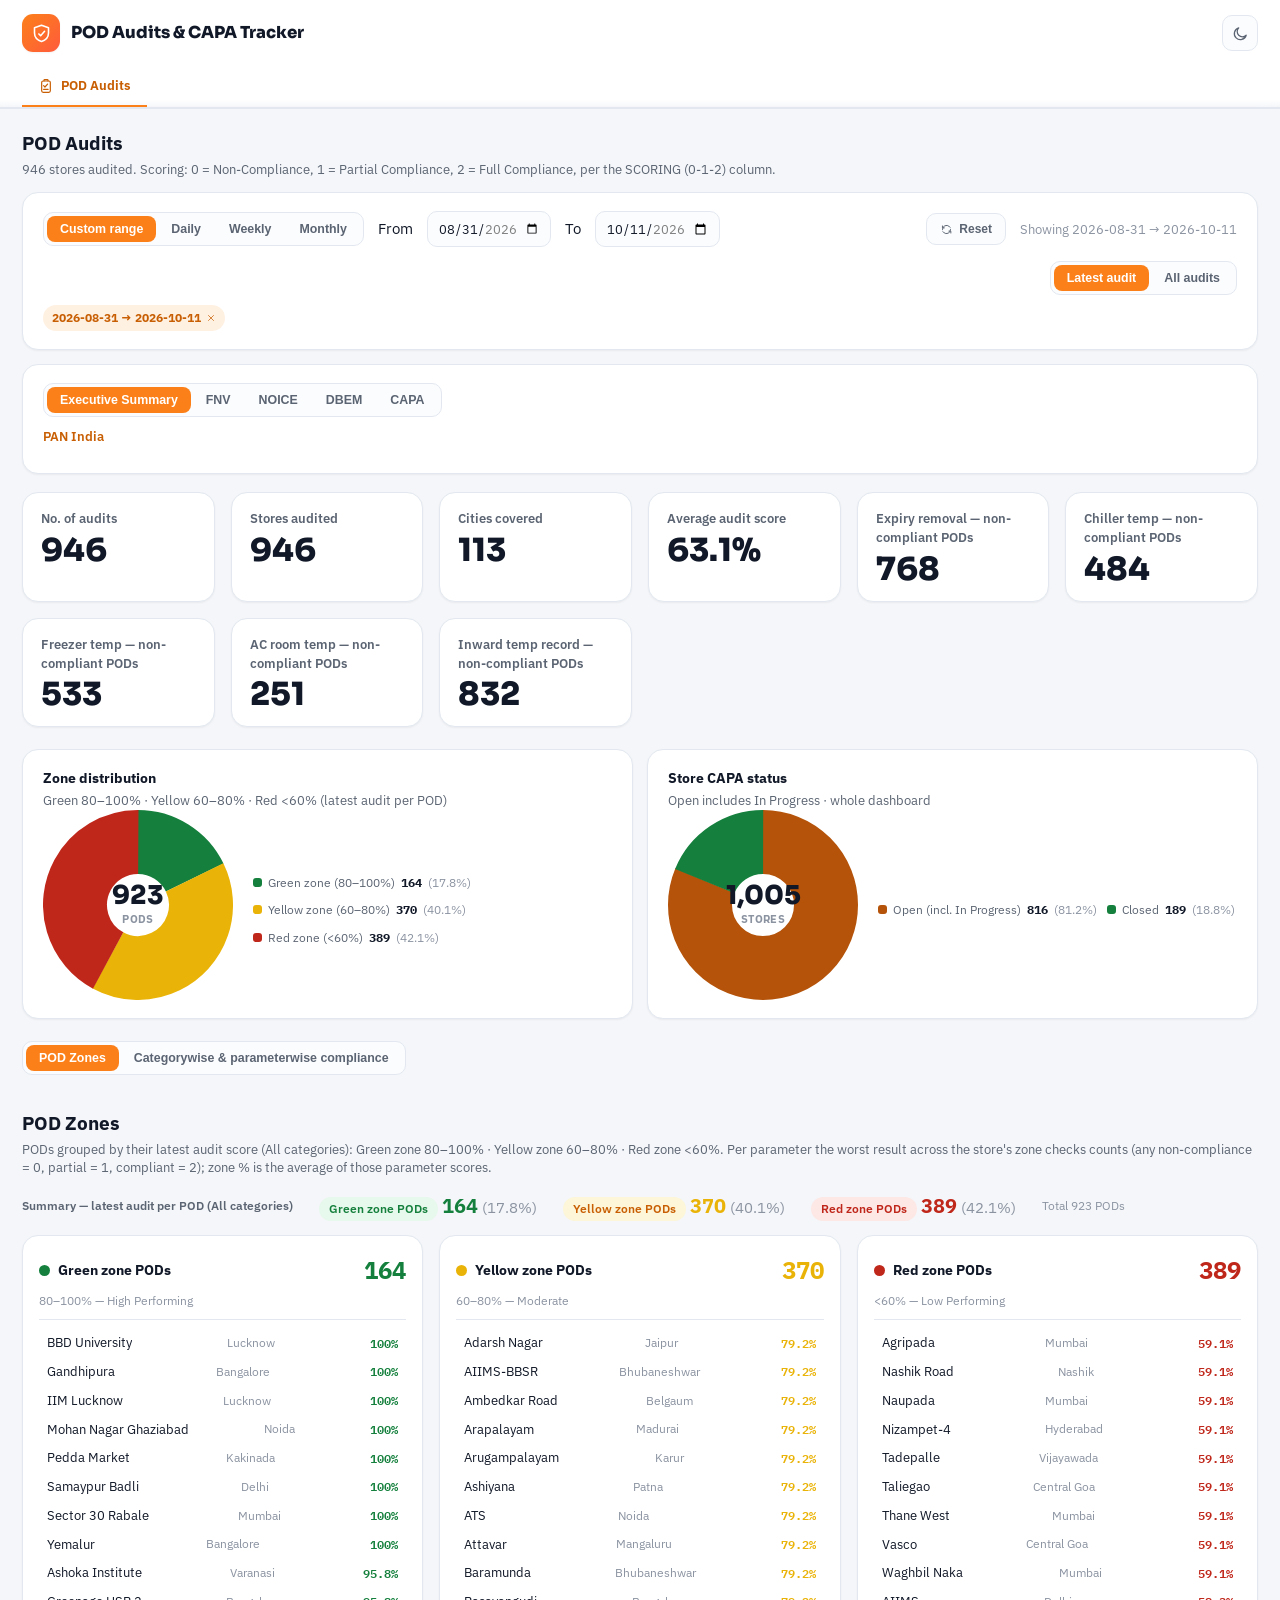
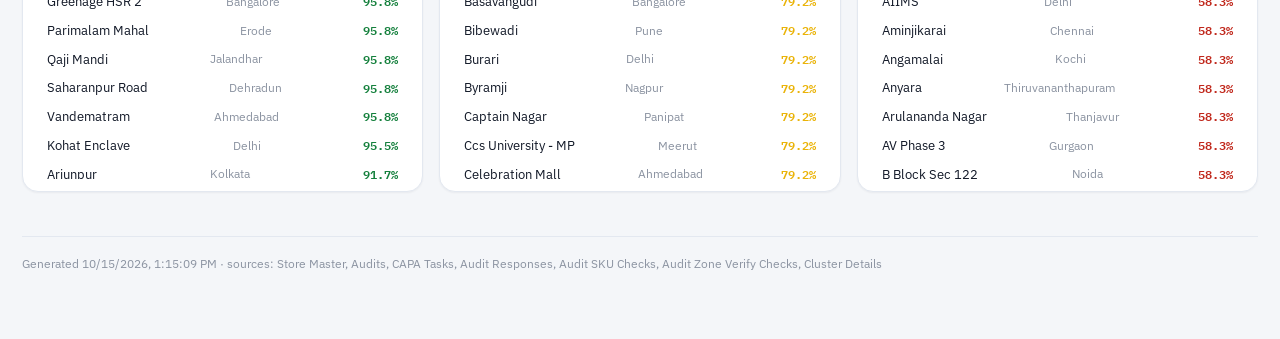
==== commit 172cbb4e: "Zone yellow: true yellow (#eab308) instead of amber --warn The 60-80% zone slice, zone legend, and Y" ====
--- a/index.html
+++ b/index.html
@@ -173,14 +173,9 @@
 
       <div class="grid kpi-grid" id="capaKpiGrid" style="margin-top:18px"></div>
 
-      <div class="section" id="sec-capa-breakdown">
-        <div class="section-head">
-          <div>
-            <div class="section-title" id="capaBreakdownTitle">City-wise CAPA closure detail</div>
-            <div class="section-sub" id="capaBreakdownSubtitle">Which cities and PODs still have CAPA not closed. Click a city to expand its POD list; click "View report" on any POD for its full CAPA history.</div>
-          </div>
-        </div>
-        <div class="card"><div id="capaBreakdown"></div></div>
+      <div class="card" style="margin-top:16px">
+        <div class="card-title">CAPA by city and store — click a row for the checkpoint list, or "View report" for a summary</div>
+        <div id="capaOverdueTable"></div>
       </div>
     </div>
   </div>
@@ -488,89 +483,6 @@
       ' audits had findings, so a CAPA went to the store manager for each. The rest were clean — no CAPA is generated when there is nothing to fix.';
   }
 
-  function renderCapaBreakdown(f){
-    var el = document.getElementById('capaBreakdown'); if (!el) return;
-    var rows = capaCategoryFilter(f.capa);
-    if (!rows.length){ el.innerHTML = '<div class="empty-state">No CAPA tasks in the current filters.</div>'; return; }
-    var byCluster = (Dashboard.state.geoMode === 'cluster');
-    var groupLabel = byCluster ? 'Cluster' : 'City';
-    var byGroup = {};
-    rows.forEach(function(c){
-      var key = byCluster ? (c.cluster || 'Unmapped') : c.city;
-      var group = byGroup[key] = byGroup[key] || {};
-      (group[c.storeId] = group[c.storeId] || { storeId:c.storeId, storeName:c.storeName, city:c.city, tasks:[] }).tasks.push(c);
-    });
-    var groupRows = Object.keys(byGroup).map(function(groupName){
-      var stores = Object.keys(byGroup[groupName]).map(function(sid){
-        var s = byGroup[groupName][sid];
-        s.status = classifyStoreCapa(s.tasks);
-        s.overdue = s.tasks.filter(function(t){ return t.slaState==='open_overdue'||t.slaState==='in_progress_overdue'; }).length;
-        return s;
-      }).sort(function(a,b){ return a.storeName.localeCompare(b.storeName); });
-      var open = stores.filter(function(s){ return s.status==='Open'; }).length;
-      var progress = stores.filter(function(s){ return s.status==='In Progress'; }).length;
-      var closed = stores.filter(function(s){ return s.status==='Closed'; }).length;
-      return { name:groupName, stores:stores, open:open, progress:progress, closed:closed, total:stores.length };
-    }).sort(function(a,b){ return (b.open+b.progress)-(a.open+a.progress) || a.name.localeCompare(b.name); });
-
-    var expandedGroup = null;
-    function statusBadge(status){
-      if (status==='Closed') return '<span class="badge good">Closed</span>';
-      if (status==='In Progress') return '<span class="badge info">In progress</span>';
-      return '<span class="badge bad">Not closed</span>';
-    }
-    function expandHtml(cr){
-      return '<div class="compliance-expand-head">'+cr.stores.length.toLocaleString()+' PODs — click "View report" for the full CAPA history</div>'+
-        '<div class="compliance-expand-list">'+cr.stores.map(function(s){
-          return '<div class="compliance-expand-row" style="justify-content:space-between;align-items:center;cursor:default">'+
-            '<span>'+(byCluster?'<span class="ce-city">'+Dashboard.esc(s.city)+'</span>&nbsp;· ':'')+'<span class="ce-store">'+Dashboard.esc(s.storeName)+'</span>&nbsp; '+statusBadge(s.status)+(s.overdue?' <span class="badge bad">'+s.overdue+' overdue</span>':'')+'</span>'+
-            '<button type="button" class="view-report-btn" data-report="'+Dashboard.esc(s.storeId)+'">'+icon('note',{size:11})+'View report</button>'+
-          '</div>';
-        }).join('')+'</div>';
-    }
-    function draw(){
-      el.innerHTML = '<div style="display:flex;justify-content:flex-end;margin-bottom:10px"><button type="button" class="reset-btn" id="capaBreakdownCsvBtn">Download CSV</button></div>'+
-        '<div class="table-wrap"><table class="datatable compliance-table"><thead><tr>'+
-          '<th>'+groupLabel+'</th><th style="text-align:right">Stores with CAPA</th><th style="text-align:right">Not closed</th><th style="text-align:right">In progress</th><th style="text-align:right">Closed</th>'+
-        '</tr></thead><tbody>'+
-        groupRows.map(function(cr,i){
-          var open = expandedGroup === cr.name;
-          var main = '<tr class="compliance-row" data-i="'+i+'">'+
-            '<td class="param-cell">'+(open?'▾':'▸')+' '+Dashboard.esc(cr.name)+'</td>'+
-            '<td class="cnt-cell"><span>'+cr.total.toLocaleString()+'</span></td>'+
-            '<td class="cnt-cell" style="'+(cr.open?'':'opacity:.5')+'"><span>'+cr.open.toLocaleString()+'</span></td>'+
-            '<td class="cnt-cell"><span>'+cr.progress.toLocaleString()+'</span></td>'+
-            '<td class="cnt-cell"><span>'+cr.closed.toLocaleString()+'</span></td>'+
-          '</tr>';
-          return open ? main+'<tr class="compliance-expand"><td colspan="5">'+expandHtml(cr)+'</td></tr>' : main;
-        }).join('')+
-        '</tbody></table></div>';
-      el.querySelectorAll('.compliance-row').forEach(function(tr){
-        tr.addEventListener('click', function(){
-          var i = +tr.getAttribute('data-i');
-          expandedGroup = (expandedGroup === groupRows[i].name) ? null : groupRows[i].name;
-          draw();
-        });
-      });
-      el.querySelectorAll('[data-report]').forEach(function(btn){
-        btn.addEventListener('click', function(e){ e.stopPropagation(); Dashboard.openStoreReport(btn.getAttribute('data-report')); });
-      });
-      var csvBtn = document.getElementById('capaBreakdownCsvBtn');
-      if (csvBtn) csvBtn.addEventListener('click', function(){
-        var header = [groupLabel,'Stores with CAPA','Not closed','In progress','Closed'];
-        var rows = groupRows.map(function(cr){ return [cr.name, cr.total, cr.open, cr.progress, cr.closed]; });
-        var blob = new Blob([header.map(function(v){ return '"'+String(v)+'"'; }).join(',') + '\r\n' + rows.map(function(r){ return r.map(function(v){ return '"'+String(v)+'"'; }).join(','); }).join('\r\n')], { type:'text/csv;charset=utf-8;' });
-        var url = URL.createObjectURL(blob);
-        var a = document.createElement('a'); a.href = url; a.download = (byCluster?'cluster-wise':'city-wise')+'-capa-closure-detail.csv';
-        document.body.appendChild(a); a.click(); document.body.removeChild(a);
-        URL.revokeObjectURL(url);
-      });
-    }
-    draw();
-    var scope = Dashboard.state.clusters ? Array.from(Dashboard.state.clusters).join(', ') : (Dashboard.state.cities ? Array.from(Dashboard.state.cities).join(', ') : 'PAN India');
-    var titleEl = document.getElementById('capaBreakdownTitle'); if (titleEl) titleEl.textContent = (byCluster?'Cluster-wise':'City-wise') + ' CAPA closure detail';
-    document.getElementById('capaBreakdownSubtitle').textContent = 'Which '+(byCluster?'clusters':'cities')+' and PODs still have CAPA not closed ('+scope+'). Click a '+(byCluster?'cluster':'city')+' to expand its POD list; click "View report" on any POD for its full CAPA history (text only, no photos).';
-  }
 
   // ---------------- Executive summary pies: zone distribution + store CAPA status ----------------
   function renderExecPies(f){
@@ -590,7 +502,7 @@
         size:190, thickness:64, centerValue:Charts.fmt(pods.length), centerLabel:'PODs',
         segments:[
           { label:'Green zone (80–100%)', value:counts.g, color:'var(--good)' },
-          { label:'Yellow zone (60–80%)', value:counts.y, color:'var(--warn)' },
+          { label:'Yellow zone (60–80%)', value:counts.y, color:'var(--zone-yellow)' },
           { label:'Red zone (<60%)', value:counts.r, color:'var(--bad)' },
         ]
       });
@@ -619,7 +531,6 @@
     renderOverviewKpis(f);
     renderCapaKpis(f);
     renderCapaCoverage(f);
-    renderCapaBreakdown(f);
     renderExecPies(f);
     syncAllFilterUI();
     refreshDateStatusText();
--- a/shared/theme.css
+++ b/shared/theme.css
@@ -27,6 +27,9 @@
   --bad:#c0271b;
   --bad-soft:#fde8e6;
   --bad-line:#f3a29b;
+  --zone-yellow:#eab308;
+  --zone-yellow-soft:#fdf6d8;
+  --zone-yellow-line:#e3c440;
   --info:#1d4ed8;
   --info-soft:#e8eefd;
 
@@ -76,6 +79,10 @@
   --bad-line:#7a2620;
   --info:#60a5fa;
   --info-soft:#101d33;
+
+  --zone-yellow:#facc15;
+  --zone-yellow-soft:#2a250c;
+  --zone-yellow-line:#7a6a11;
 
   --z-expiry:#f87171;
   --z-chiller:#60a5fa;
@@ -333,5 +340,5 @@
 .zone-summary-strip{display:flex;flex-wrap:wrap;gap:10px 26px;align-items:center;margin-bottom:14px}
 .zone-summary-strip .ztag{display:inline-flex;align-items:center;gap:7px;font-size:12px;font-weight:600;padding:3px 10px;border-radius:20px}
 .ztag.g{background:var(--good-soft);color:var(--good)}
-.ztag.y{background:var(--warn-soft);color:var(--warn)}
+.ztag.y{background:var(--zone-yellow-soft);color:var(--accent-ink)}
 .ztag.r{background:var(--bad-soft);color:var(--bad)}
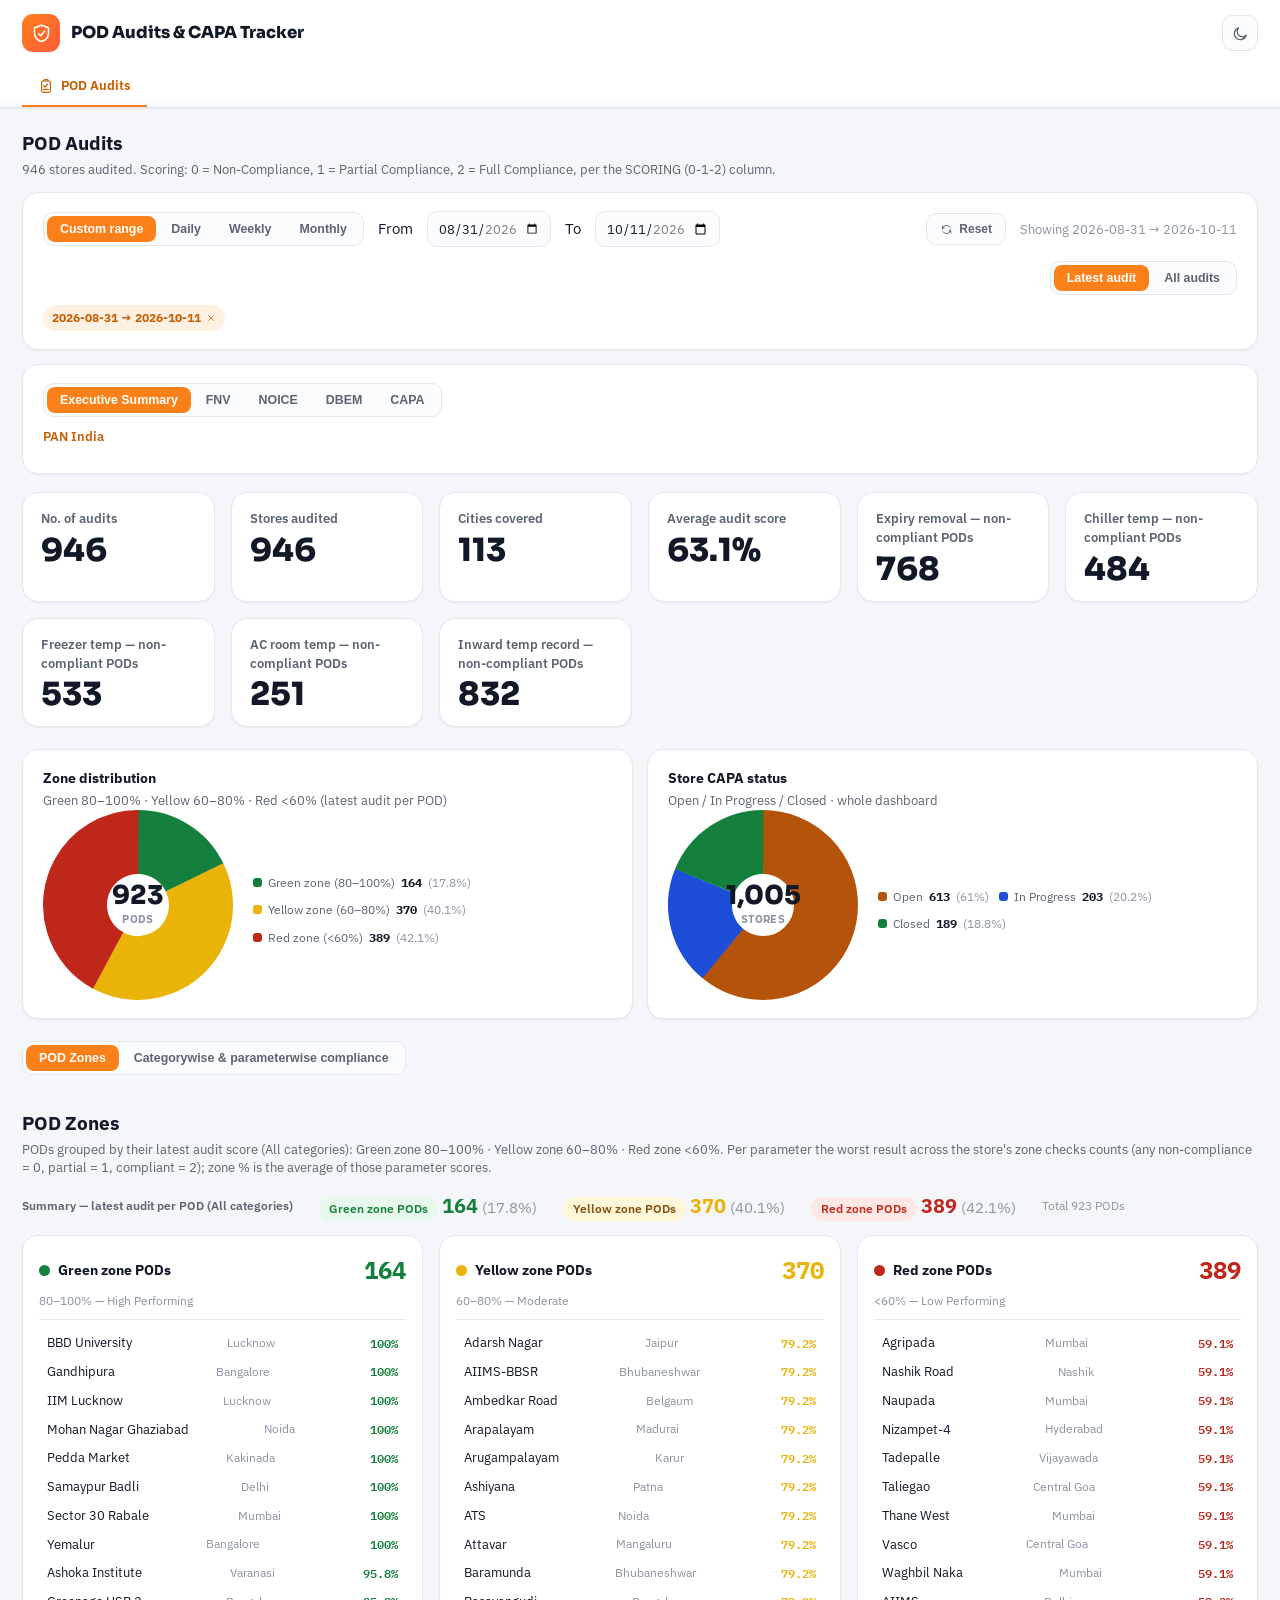
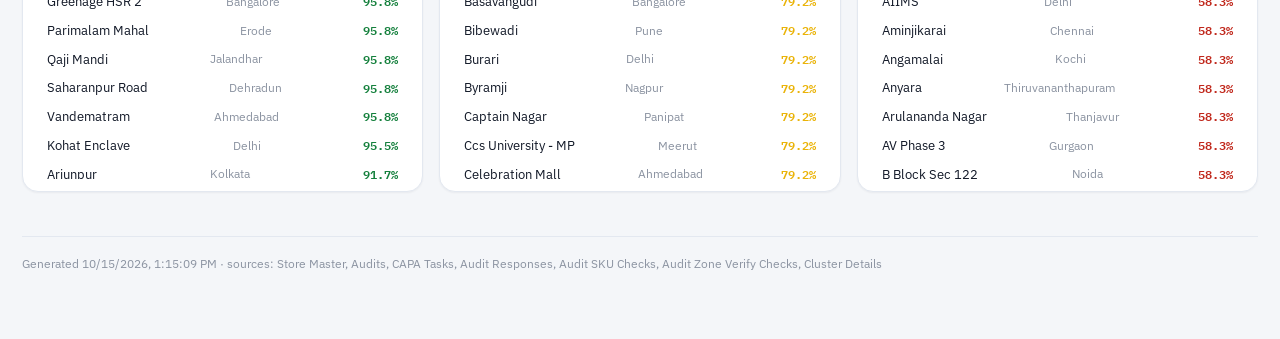
==== commit 57f96975: "Store CAPA status pie: show Open / In Progress / Closed separately Drop the "incl. In Progress" merg" ====
--- a/index.html
+++ b/index.html
@@ -91,7 +91,7 @@
         </div>
         <div class="card">
           <div class="section-title" style="font-size:14px">Store CAPA status</div>
-          <div class="section-sub">Open includes In Progress · whole dashboard</div>
+          <div class="section-sub">Open / In Progress / Closed · whole dashboard</div>
           <div id="capaPie"></div>
         </div>
       </div>
@@ -508,19 +508,21 @@
       });
     }
     if (capaEl){
-      // whole dashboard: store-level CAPA status — Open counts Open + In Progress
+      // whole dashboard: store-level CAPA status — Open / In Progress / Closed shown separately
       var byStore = {};
       D.capa.forEach(function(c){ (byStore[c.storeId] = byStore[c.storeId] || []).push(c); });
-      var open = 0, closed = 0;
+      var open = 0, inProg = 0, closed = 0;
       Object.keys(byStore).forEach(function(k){
         var tasks = byStore[k];
         if (tasks.every(function(t){ return t.status === 'Closed'; })) closed++;
+        else if (tasks.some(function(t){ return t.status === 'In Progress'; })) inProg++;
         else open++;
       });
       Charts.donut(capaEl, {
-        size:190, thickness:64, centerValue:Charts.fmt(open + closed), centerLabel:'Stores',
+        size:190, thickness:64, centerValue:Charts.fmt(open + inProg + closed), centerLabel:'Stores',
         segments:[
-          { label:'Open (incl. In Progress)', value:open, color:'var(--warn)' },
+          { label:'Open', value:open, color:'var(--warn)' },
+          { label:'In Progress', value:inProg, color:'var(--info)' },
           { label:'Closed', value:closed, color:'var(--good)' },
         ]
       });
--- a/shared/theme.css
+++ b/shared/theme.css
@@ -30,6 +30,7 @@
   --zone-yellow:#eab308;
   --zone-yellow-soft:#fdf6d8;
   --zone-yellow-line:#e3c440;
+  --zone-yellow-ink:#854d0e;
   --info:#1d4ed8;
   --info-soft:#e8eefd;
 
@@ -83,6 +84,7 @@
   --zone-yellow:#facc15;
   --zone-yellow-soft:#2a250c;
   --zone-yellow-line:#7a6a11;
+  --zone-yellow-ink:#fde047;
 
   --z-expiry:#f87171;
   --z-chiller:#60a5fa;
@@ -340,5 +342,5 @@
 .zone-summary-strip{display:flex;flex-wrap:wrap;gap:10px 26px;align-items:center;margin-bottom:14px}
 .zone-summary-strip .ztag{display:inline-flex;align-items:center;gap:7px;font-size:12px;font-weight:600;padding:3px 10px;border-radius:20px}
 .ztag.g{background:var(--good-soft);color:var(--good)}
-.ztag.y{background:var(--zone-yellow-soft);color:var(--accent-ink)}
+.ztag.y{background:var(--zone-yellow-soft);color:var(--zone-yellow-ink)}
 .ztag.r{background:var(--bad-soft);color:var(--bad)}
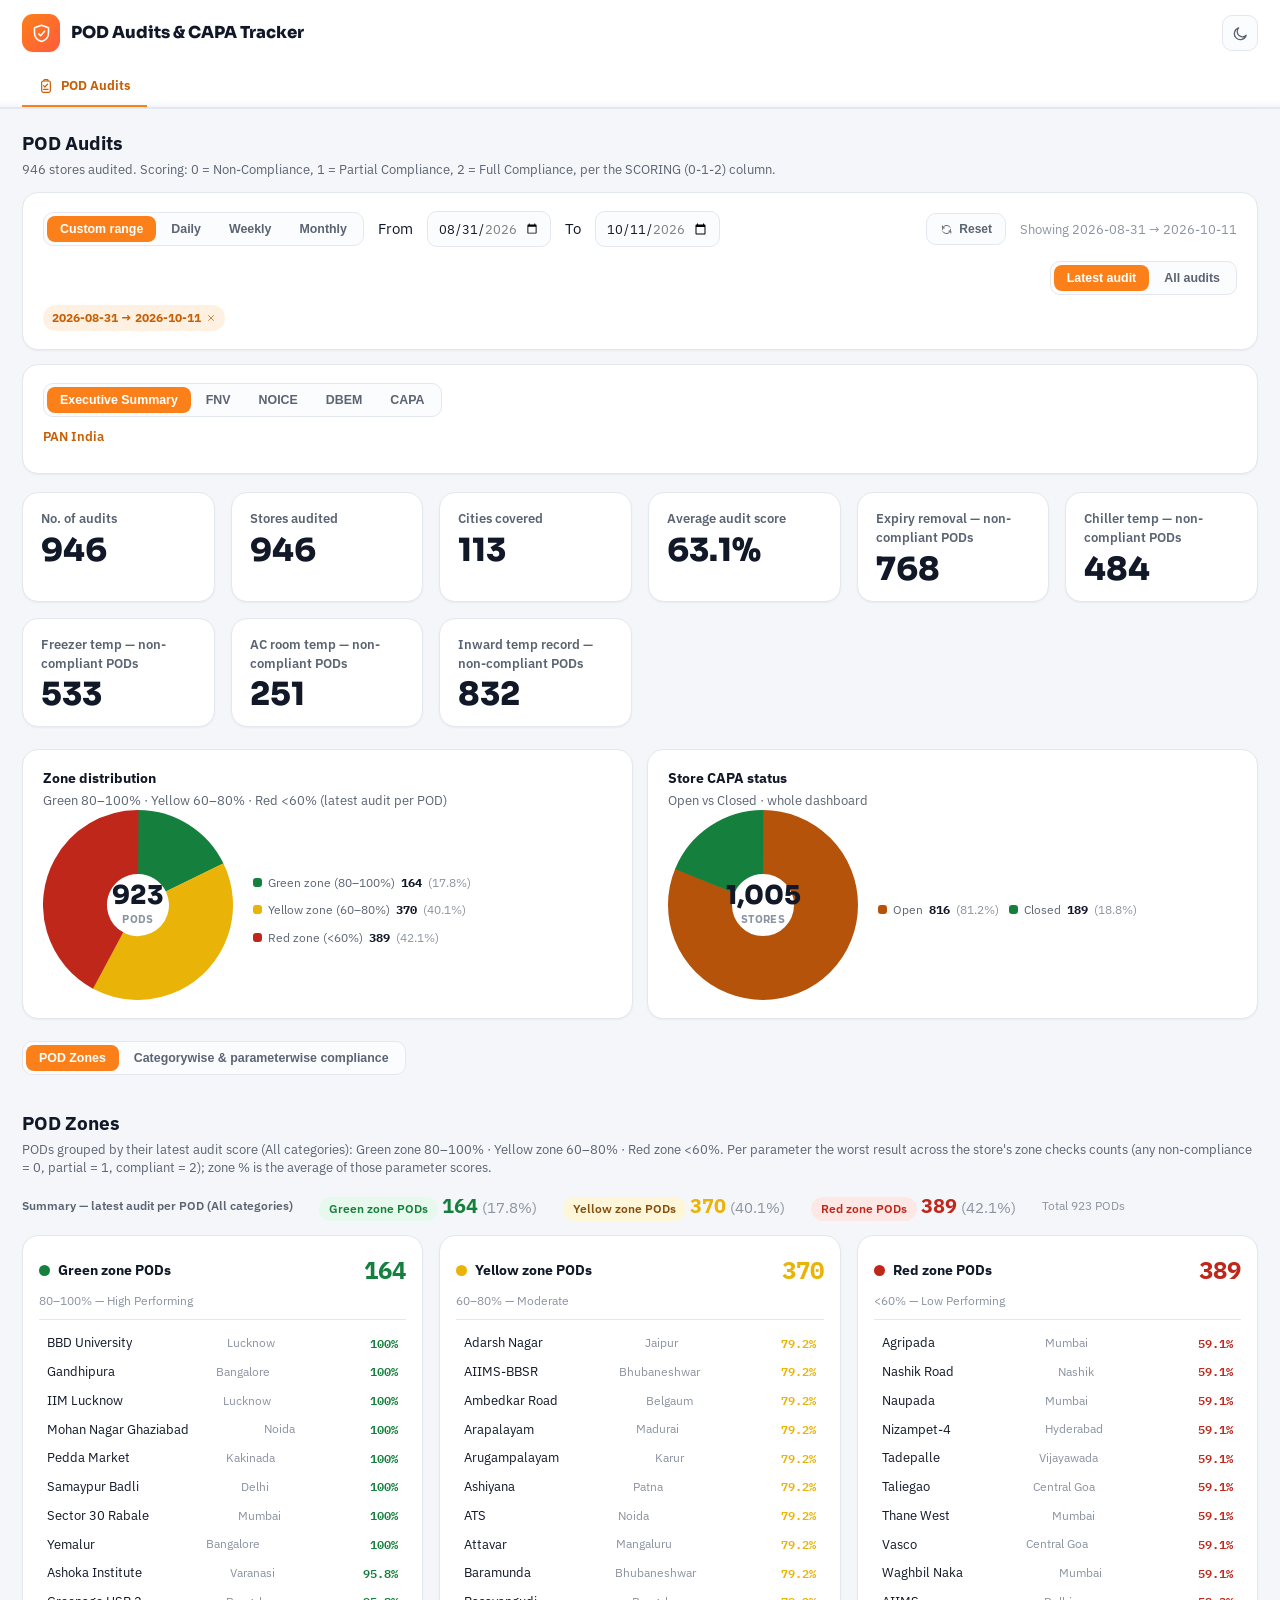
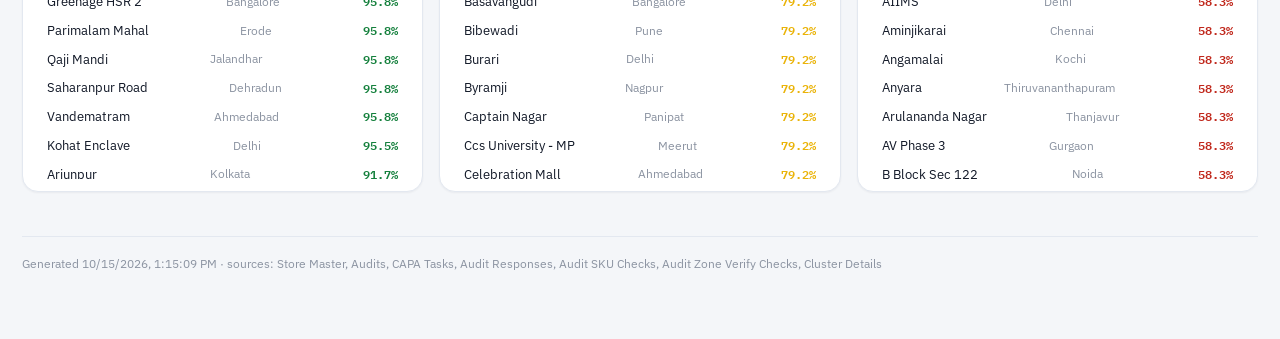
==== commit 59cf823c: "Store CAPA status pie: restore merged Open count, plain "Open" label Numbers identical to before (Op" ====
--- a/index.html
+++ b/index.html
@@ -91,7 +91,7 @@
         </div>
         <div class="card">
           <div class="section-title" style="font-size:14px">Store CAPA status</div>
-          <div class="section-sub">Open / In Progress / Closed · whole dashboard</div>
+          <div class="section-sub">Open vs Closed · whole dashboard</div>
           <div id="capaPie"></div>
         </div>
       </div>
@@ -508,21 +508,19 @@
       });
     }
     if (capaEl){
-      // whole dashboard: store-level CAPA status — Open / In Progress / Closed shown separately
+      // whole dashboard: store-level CAPA status
       var byStore = {};
       D.capa.forEach(function(c){ (byStore[c.storeId] = byStore[c.storeId] || []).push(c); });
-      var open = 0, inProg = 0, closed = 0;
+      var open = 0, closed = 0;
       Object.keys(byStore).forEach(function(k){
         var tasks = byStore[k];
         if (tasks.every(function(t){ return t.status === 'Closed'; })) closed++;
-        else if (tasks.some(function(t){ return t.status === 'In Progress'; })) inProg++;
         else open++;
       });
       Charts.donut(capaEl, {
-        size:190, thickness:64, centerValue:Charts.fmt(open + inProg + closed), centerLabel:'Stores',
+        size:190, thickness:64, centerValue:Charts.fmt(open + closed), centerLabel:'Stores',
         segments:[
           { label:'Open', value:open, color:'var(--warn)' },
-          { label:'In Progress', value:inProg, color:'var(--info)' },
           { label:'Closed', value:closed, color:'var(--good)' },
         ]
       });
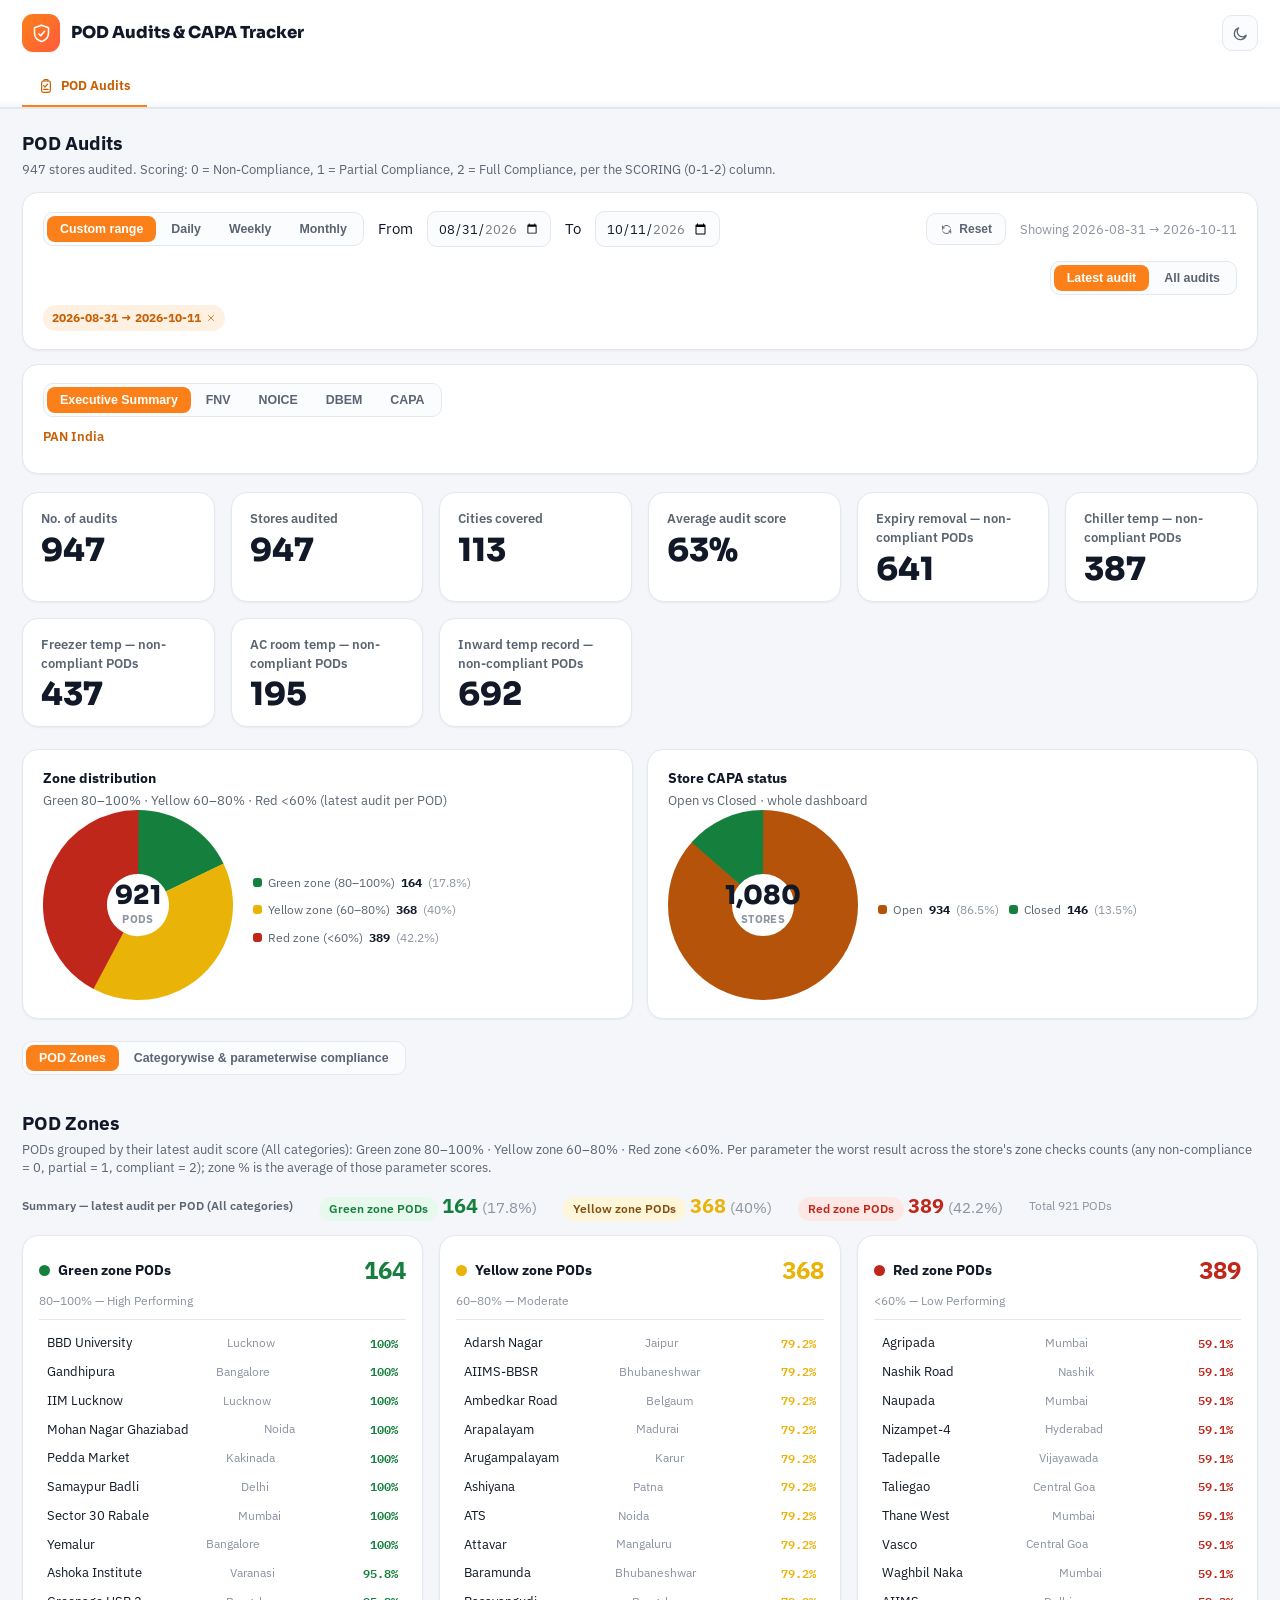
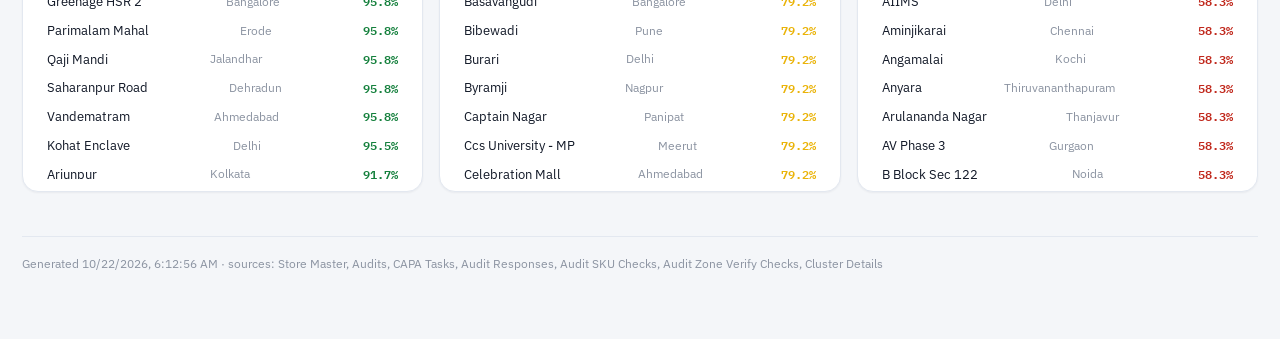
==== commit 7bc20dbe: "Add week/month picker dropdowns to date filters Co-Authored-By: Claude <noreply@anthropic.com>" ====
--- a/index.html
+++ b/index.html
@@ -48,6 +48,8 @@
             <button type="button" class="seg-btn" data-preset="week">Weekly</button>
             <button type="button" class="seg-btn" data-preset="month">Monthly</button>
           </div>
+          <select class="date-input" id="weekSel" style="display:none"></select>
+          <select class="date-input" id="monthSel" style="display:none"></select>
           <span class="flabel">From</span>
           <input type="date" class="date-input" id="dateFrom">
           <span class="flabel">To</span>
@@ -142,6 +144,8 @@
             <button type="button" class="seg-btn" data-preset="week">Weekly</button>
             <button type="button" class="seg-btn" data-preset="month">Monthly</button>
           </div>
+          <select class="date-input" id="weekSelCapa" style="display:none"></select>
+          <select class="date-input" id="monthSelCapa" style="display:none"></select>
           <span class="flabel">From</span>
           <input type="date" class="date-input" id="dateFromCapa">
           <span class="flabel">To</span>
@@ -220,6 +224,55 @@
   var categoryTabSeg = document.getElementById('categoryTabSeg'), categoryTabSegCapa = document.getElementById('categoryTabSegCapa');
   [dateFromElCapa, dateToElCapa].forEach(function(el){ if (el){ el.min = D.meta.dateRange.from; el.max = D.meta.dateRange.to; } });
 
+  // Weekly/Monthly dropdowns: pick a week number or a month instead of typing dates.
+  // Weeks use ISO numbering (same as the IGCC weekly summary, e.g. 2026-10-05 = W41)
+  // and only weeks/months that actually have audits are listed.
+  var MONTH_NAMES = ['Jan','Feb','Mar','Apr','May','Jun','Jul','Aug','Sep','Oct','Nov','Dec'];
+  var weekSels = [document.getElementById('weekSel'), document.getElementById('weekSelCapa')];
+  var monthSels = [document.getElementById('monthSel'), document.getElementById('monthSelCapa')];
+  function weekOptionLabel(key){
+    var r = Dashboard.isoWeekRange(key);
+    return 'Week '+(+key.split('-W')[1])+'  ('+r.from.slice(5)+' → '+r.to.slice(5)+')';
+  }
+  function monthOptionLabel(ym){
+    return MONTH_NAMES[(+ym.slice(5,7))-1]+' '+ym.slice(0,4);
+  }
+  function populateDateDropdowns(){
+    weekSels.forEach(function(sel){
+      if (!sel) return;
+      sel.innerHTML = '<option value="">Select week…</option>' + Dashboard.filterWeeks().map(function(k){
+        return '<option value="'+k+'">'+weekOptionLabel(k)+'</option>';
+      }).join('');
+    });
+    monthSels.forEach(function(sel){
+      if (!sel) return;
+      sel.innerHTML = '<option value="">Select month…</option>' + Dashboard.filterMonths().map(function(m){
+        return '<option value="'+m+'">'+monthOptionLabel(m)+'</option>';
+      }).join('');
+    });
+  }
+  populateDateDropdowns();
+  weekSels.forEach(function(sel){
+    if (!sel) return;
+    sel.addEventListener('change', function(){
+      if (!sel.value) return;
+      var r = Dashboard.isoWeekRange(sel.value);
+      Dashboard.state.dateFrom = r.from; Dashboard.state.dateTo = r.to;
+      Dashboard.state.datePresetCustom = false;
+      Dashboard.refreshAll();
+    });
+  });
+  monthSels.forEach(function(sel){
+    if (!sel) return;
+    sel.addEventListener('change', function(){
+      if (!sel.value) return;
+      Dashboard.state.dateFrom = sel.value+'-01';
+      Dashboard.state.dateTo = sel.value+'-'+String(Dashboard.lastDayOfMonth(sel.value)).padStart(2,'0');
+      Dashboard.state.datePresetCustom = false;
+      Dashboard.refreshAll();
+    });
+  });
+
   [datePresetSeg, datePresetSegCapa].forEach(function(seg){
     if (!seg) return;
     seg.addEventListener('click', function(e){
@@ -227,8 +280,8 @@
       var preset = btn.getAttribute('data-preset');
       var latest = D.meta.dateRange.to;
       if (preset === 'day'){ Dashboard.state.dateFrom = latest; Dashboard.state.dateTo = latest; Dashboard.state.datePresetCustom = false; }
-      else if (preset === 'week'){ var d = new Date(latest+'T00:00:00Z'); d.setUTCDate(d.getUTCDate()-6); Dashboard.state.dateFrom = d.toISOString().slice(0,10); Dashboard.state.dateTo = latest; Dashboard.state.datePresetCustom = false; }
-      else if (preset === 'month'){ Dashboard.state.dateFrom = latest.slice(0,7)+'-01'; Dashboard.state.dateTo = latest; Dashboard.state.datePresetCustom = false; }
+      else if (preset === 'week'){ var wks = Dashboard.filterWeeks(); var r = Dashboard.isoWeekRange(wks[wks.length-1]); Dashboard.state.dateFrom = r.from; Dashboard.state.dateTo = r.to; Dashboard.state.datePresetCustom = false; }
+      else if (preset === 'month'){ var mos = Dashboard.filterMonths(); var ym = mos[mos.length-1]; Dashboard.state.dateFrom = ym+'-01'; Dashboard.state.dateTo = ym+'-'+String(Dashboard.lastDayOfMonth(ym)).padStart(2,'0'); Dashboard.state.datePresetCustom = false; }
       else if (preset === 'custom'){ Dashboard.state.datePresetCustom = true; } // keep From/To as they are
       Dashboard.refreshAll();
     });
@@ -311,14 +364,34 @@
     if (s.datePresetCustom) { preset = 'custom'; }
     else {
       preset = 'custom';
-      if (s.dateFrom === latest && s.dateTo === latest) preset = 'day';
+      if (s.dateFrom === s.dateTo) preset = 'day';
       else {
-        var wk = new Date(latest+'T00:00:00Z'); wk.setUTCDate(wk.getUTCDate()-6);
-        if (s.dateTo === latest && s.dateFrom === wk.toISOString().slice(0,10)) preset = 'week';
-        else if (s.dateTo === latest && s.dateFrom === latest.slice(0,7)+'-01') preset = 'month';
+        // any full ISO week present in the data counts as Weekly, any full month as Monthly
+        var wkMatch = Dashboard.filterWeeks().some(function(k){ var r = Dashboard.isoWeekRange(k); return r.from===s.dateFrom && r.to===s.dateTo; });
+        if (wkMatch) preset = 'week';
+        else {
+          var ym = s.dateFrom.slice(0,7);
+          if (ym===s.dateTo.slice(0,7) && s.dateFrom.slice(8)==='01' && s.dateTo===ym+'-'+String(Dashboard.lastDayOfMonth(ym)).padStart(2,'0')) preset = 'month';
+        }
       }
     }
     [datePresetSeg, datePresetSegCapa].forEach(function(seg){ if (!seg) return; seg.querySelectorAll('.seg-btn').forEach(function(b){ b.classList.toggle('active', b.getAttribute('data-preset')===preset); }); });
+    // dropdown visibility follows the active preset; selection reflects the current range
+    var showWeek = preset==='week', showMonth = preset==='month';
+    var wkKey = null, matched = false;
+    if (showWeek || showMonth){
+      weekSels.forEach(function(sel){
+        if (!sel) return;
+        sel.value = '';
+        Dashboard.filterWeeks().forEach(function(k){
+          var r = Dashboard.isoWeekRange(k);
+          if (r.from===s.dateFrom && r.to===s.dateTo){ sel.value = k; matched = true; }
+        });
+      });
+      monthSels.forEach(function(sel){ if (sel) sel.value = (s.dateFrom.slice(0,7)===s.dateTo.slice(0,7)) ? s.dateFrom.slice(0,7) : ''; });
+    }
+    weekSels.forEach(function(sel){ if (sel){ sel.style.display = showWeek ? '' : 'none'; } });
+    monthSels.forEach(function(sel){ if (sel){ sel.style.display = showMonth ? '' : 'none'; } });
     var mode = s.geoMode || 'pan';
     // Executive Summary is PAN-India-only: force pan mode + clear geo selections
     var execPanOnly = !s.categoryTab || s.categoryTab === 'exec';
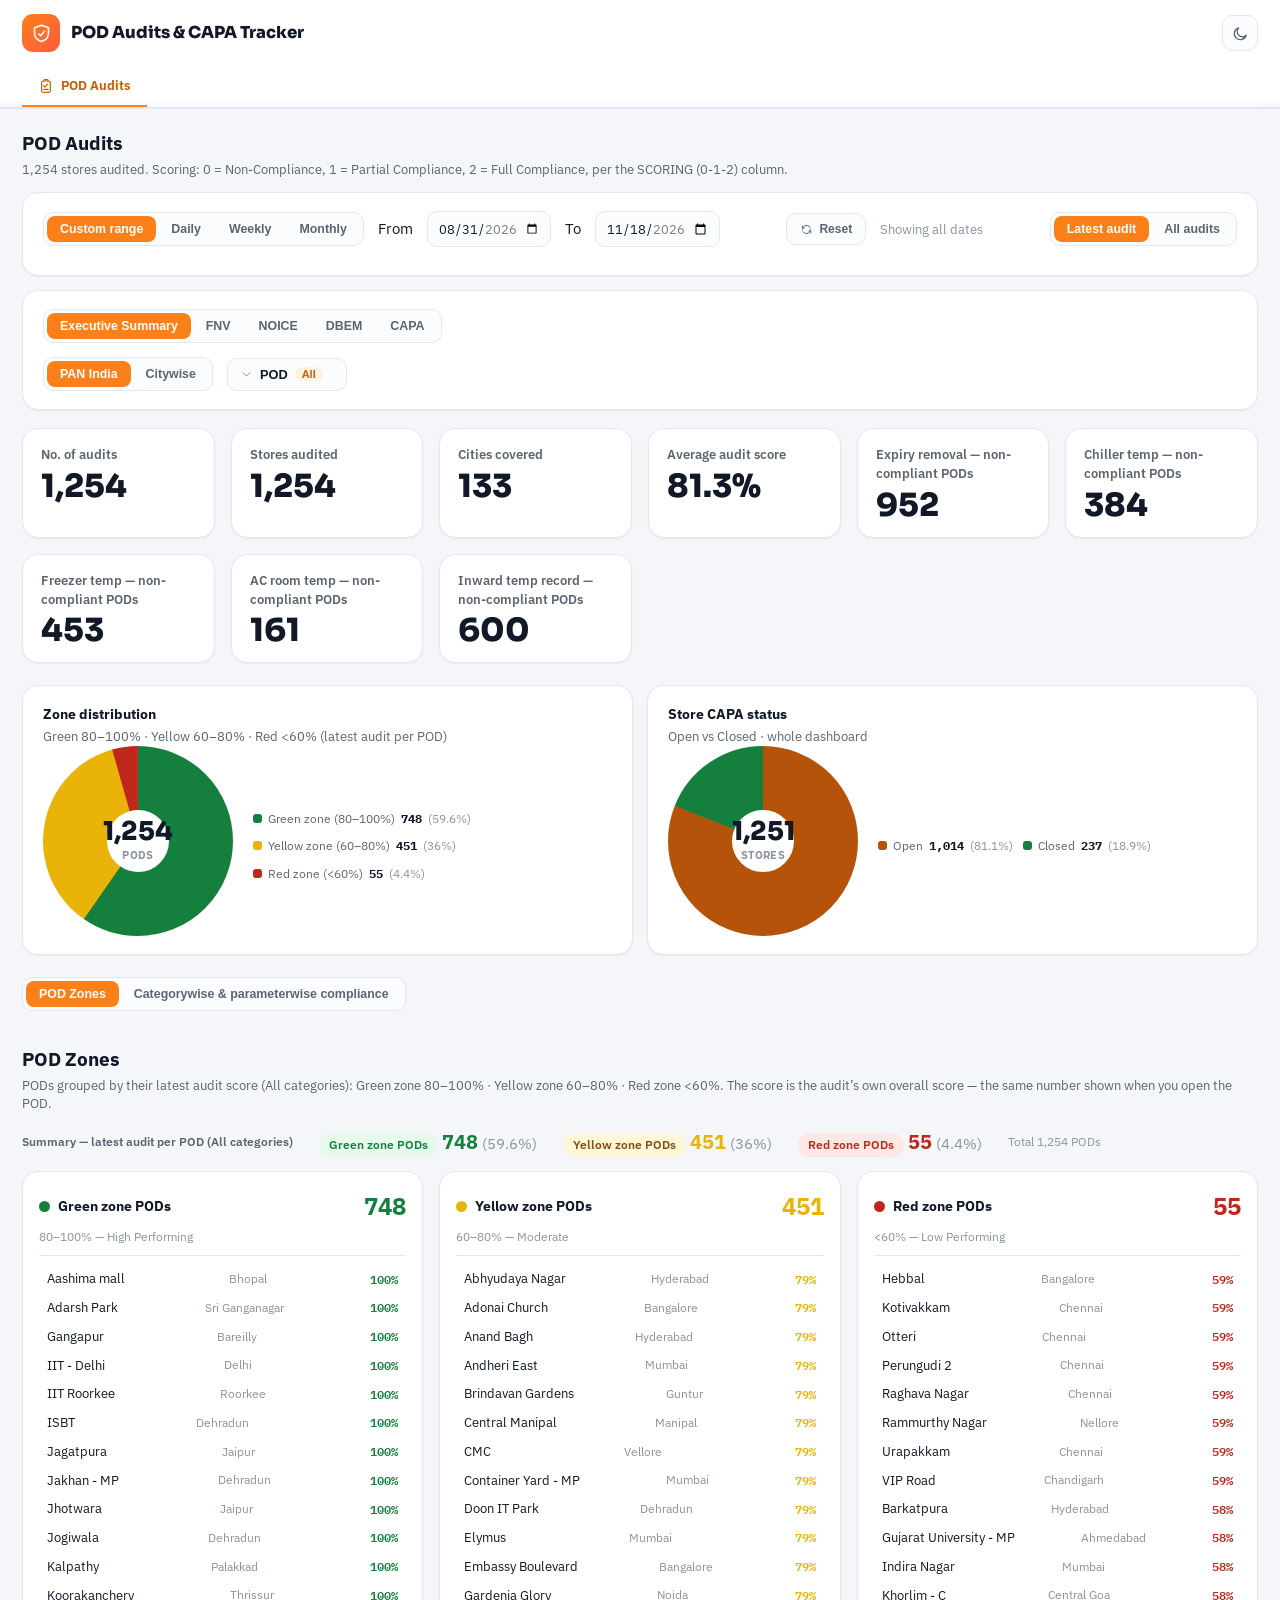
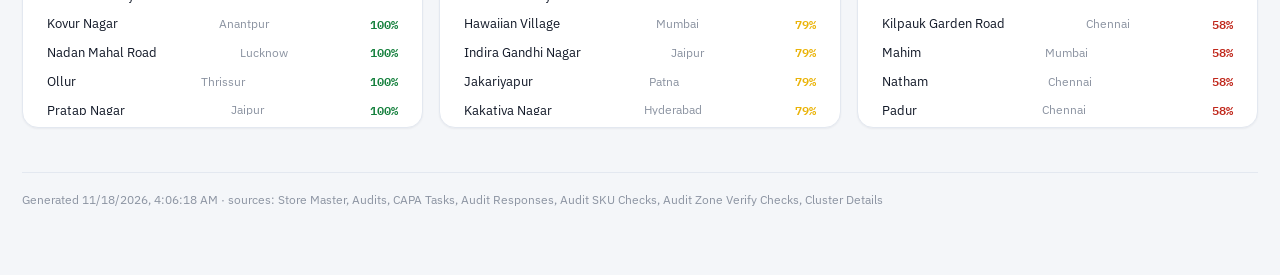
==== commit a647e77b: "Zone scoring uses audit score only; exec tab gets City/POD filters - POD zones (lists, donut, modal)" ====
--- a/index.html
+++ b/index.html
@@ -331,8 +331,6 @@
       }
       Dashboard.state.view = 'overview';
       Dashboard.state.categoryTab = cat;
-      // Executive Summary is PAN-India-only — drop any city/cluster selection
-      if (cat === 'exec'){ Dashboard.state.cities = null; Dashboard.state.clusters = null; Dashboard.state.geoMode = 'pan'; }
       // coming back from CAPA: make sure the overview panel is visible again
       document.querySelectorAll('.tab-panel').forEach(function(p){ p.classList.remove('active'); });
       document.querySelector('.tab-panel[data-panel="overview"]').classList.add('active');
@@ -393,9 +391,8 @@
     weekSels.forEach(function(sel){ if (sel){ sel.style.display = showWeek ? '' : 'none'; } });
     monthSels.forEach(function(sel){ if (sel){ sel.style.display = showMonth ? '' : 'none'; } });
     var mode = s.geoMode || 'pan';
-    // Executive Summary is PAN-India-only: force pan mode + clear geo selections
-    var execPanOnly = !s.categoryTab || s.categoryTab === 'exec';
-    if (execPanOnly){ mode = 'pan'; }
+    // Exec summary now supports geo filtering too (City/POD), same as category tabs
+    var execPanOnly = false;
     [geoSeg, geoSegCapa].forEach(function(seg){
       if (!seg) return;
       var hasMode = false;
@@ -405,12 +402,12 @@
         b.classList.toggle('active', hasMode ? (g===mode) : (g==='pan'));
       });
     });
-    [geoSeg, geoSegCapa].forEach(function(seg){ if (seg) seg.style.display = execPanOnly ? 'none' : ''; });
+    [geoSeg, geoSegCapa].forEach(function(seg){ if (seg) seg.style.display = ''; });
     var scopeNote = document.getElementById('execScopeNote'); if (scopeNote) scopeNote.style.display = execPanOnly ? '' : 'none';
-    // dropdowns: hidden outright on exec (PAN-India-only); otherwise follow the geo mode
-    [document.getElementById('citySel'), document.getElementById('citySelCapa')].forEach(function(el){ if (el){ el.style.display = execPanOnly ? 'none' : ''; el.classList.toggle('hidden', execPanOnly || mode!=='city'); } });
-    [document.getElementById('clusterSelCapa')].forEach(function(el){ if (el){ el.style.display = execPanOnly ? 'none' : ''; el.classList.toggle('hidden', execPanOnly || mode!=='cluster'); } });
-    [document.getElementById('podSel'), document.getElementById('podSelCapa')].forEach(function(el){ if (el) el.style.display = execPanOnly ? 'none' : ''; });
+    // dropdowns follow the geo mode on every tab, including exec
+    [document.getElementById('citySel'), document.getElementById('citySelCapa')].forEach(function(el){ if (el){ el.classList.toggle('hidden', mode!=='city'); } });
+    [document.getElementById('clusterSelCapa')].forEach(function(el){ if (el){ el.classList.toggle('hidden', mode!=='cluster'); } });
+    [document.getElementById('podSel'), document.getElementById('podSelCapa')].forEach(function(el){ if (el) el.style.display = ''; });
     [categoryTabSeg, categoryTabSegCapa].forEach(function(seg){ if (!seg) return; seg.querySelectorAll('.seg-btn').forEach(function(b){ var c = b.getAttribute('data-cat'); b.classList.toggle('active', s.view === 'capa' ? c==='capa' : c===s.categoryTab && c!=='capa'); }); });
   }
 
